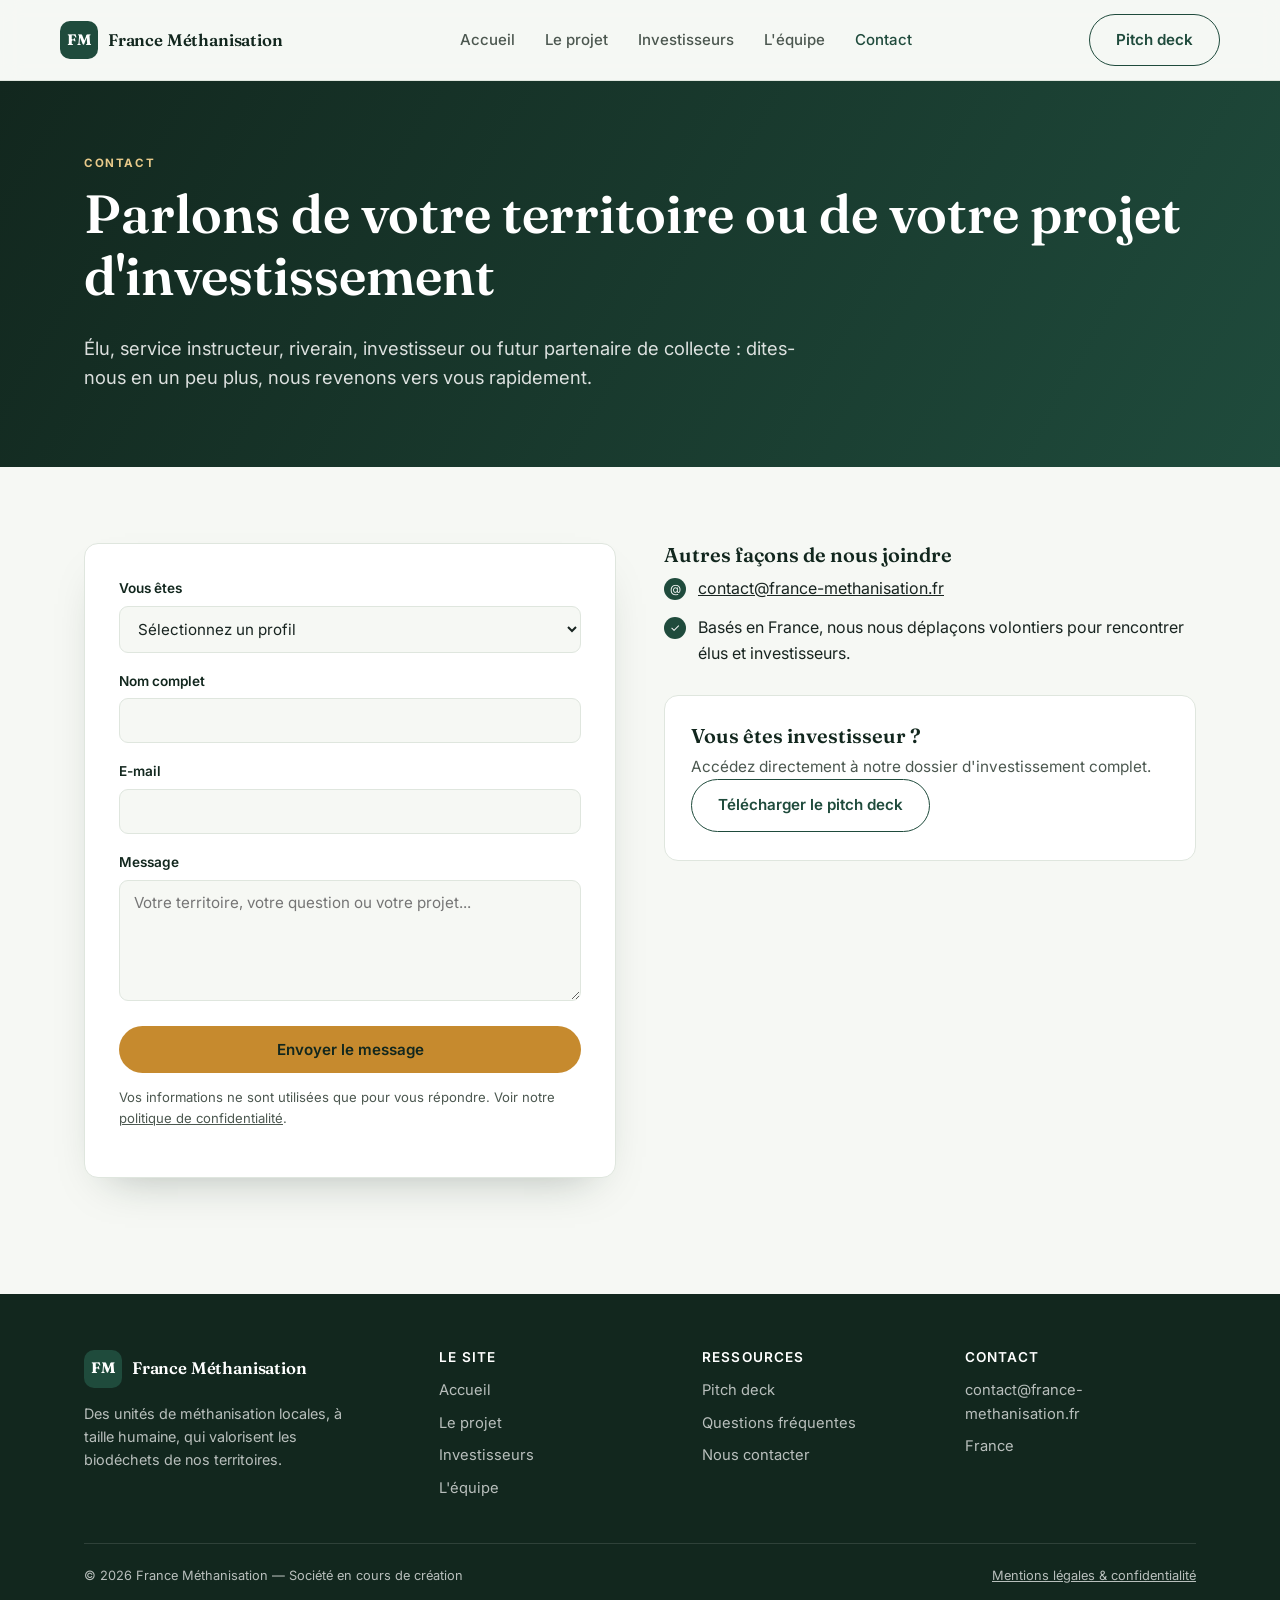
==== contact.html @ ccf33d74 "Site vitrine France Méthanisation : accueil, projet, investisseurs, équipe, contact Co-Authored-By: " ====
<!doctype html>
<html lang="fr">
<head>
<meta charset="UTF-8">
<meta name="viewport" content="width=device-width, initial-scale=1">
<title>Contact — France Méthanisation</title>
<meta name="description" content="Contactez France Méthanisation : élus, riverains, investisseurs ou partenaires, notre équipe vous répond.">
<link rel="preconnect" href="https://fonts.googleapis.com">
<link rel="preconnect" href="https://fonts.gstatic.com" crossorigin>
<link href="https://fonts.googleapis.com/css2?family=Fraunces:wght@500;600;700&family=Inter:wght@400;500;600;700&display=swap" rel="stylesheet">
<link rel="stylesheet" href="assets/css/style.css">
</head>
<body>

<header class="site-header">
  <div class="container nav">
    <a href="index.html" class="brand">
      <span class="brand-mark">FM</span>
      <span class="brand-name">France Méthanisation</span>
    </a>
    <nav>
      <ul class="nav-links">
        <li><a href="index.html">Accueil</a></li>
        <li><a href="le-projet.html">Le projet</a></li>
        <li><a href="investisseurs.html">Investisseurs</a></li>
        <li><a href="equipe.html">L'équipe</a></li>
        <li><a href="contact.html" class="active">Contact</a></li>
      </ul>
    </nav>
    <div class="nav-cta">
      <a href="investisseurs.html#pitch-deck" class="btn btn-ghost">Pitch deck</a>
      <button class="nav-toggle" aria-label="Ouvrir le menu">
        <span></span><span></span><span></span>
      </button>
    </div>
  </div>
</header>

<section class="page-hero">
  <div class="container">
    <span class="eyebrow" style="color:#e8c98a;">Contact</span>
    <h1>Parlons de votre territoire ou de votre projet d'investissement</h1>
    <p class="lede">Élu, service instructeur, riverain, investisseur ou futur partenaire de collecte : dites-nous en un peu plus, nous revenons vers vous rapidement.</p>
  </div>
</section>

<section>
  <div class="container">
    <div class="two-col" style="align-items:flex-start;">
      <div class="form-card">
        <form data-fm-form="contact">
          <div class="field">
            <label for="c-profil">Vous êtes</label>
            <select id="c-profil" name="profil" required>
              <option value="">Sélectionnez un profil</option>
              <option value="Elu / collectivité">Élu(e) ou collectivité</option>
              <option value="Service instructeur / Etat">Service instructeur / administration</option>
              <option value="Riverain">Riverain</option>
              <option value="Investisseur">Investisseur</option>
              <option value="Partenaire collecte">Partenaire de collecte de biodéchets</option>
              <option value="Autre">Autre</option>
            </select>
          </div>
          <div class="field">
            <label for="c-nom">Nom complet</label>
            <input type="text" id="c-nom" name="nom" required autocomplete="name">
          </div>
          <div class="field">
            <label for="c-email">E-mail</label>
            <input type="email" id="c-email" name="email" required autocomplete="email">
          </div>
          <div class="field">
            <label for="c-message">Message</label>
            <textarea id="c-message" name="message" rows="5" required placeholder="Votre territoire, votre question ou votre projet..."></textarea>
          </div>
          <button type="submit" class="btn btn-primary btn-block">Envoyer le message</button>
          <p class="form-note">Vos informations ne sont utilisées que pour vous répondre. Voir notre <a href="mentions-legales.html">politique de confidentialité</a>.</p>
        </form>
        <div class="form-success">
          <div class="check">
            <svg width="26" height="26" viewBox="0 0 24 24" fill="none" stroke="currentColor" stroke-width="2"><path d="M20 6 9 17l-5-5" stroke-linecap="round" stroke-linejoin="round"/></svg>
          </div>
          <h3>Message envoyé, merci !</h3>
          <p>Notre équipe vous répond dans les meilleurs délais.</p>
        </div>
      </div>

      <div>
        <h3>Autres façons de nous joindre</h3>
        <ul class="list-check">
          <li><span class="ico">@</span><span><a href="mailto:contact@france-methanisation.fr">contact@france-methanisation.fr</a></span></li>
          <li><span class="ico">✓</span><span>Basés en France, nous nous déplaçons volontiers pour rencontrer élus et investisseurs.</span></li>
        </ul>
        <div class="card" style="margin-top:28px;">
          <h3>Vous êtes investisseur ?</h3>
          <p>Accédez directement à notre dossier d'investissement complet.</p>
          <a href="investisseurs.html#pitch-deck" class="btn btn-ghost">Télécharger le pitch deck</a>
        </div>
      </div>
    </div>
  </div>
</section>

<footer class="site-footer" id="footer"></footer>
<script src="assets/js/main.js"></script>
<script src="assets/js/footer.js"></script>
</body>
</html>
---- assets/css/style.css ----
/* ==========================================================================
   France Méthanisation — feuille de style principale
   ========================================================================== */

:root {
  --forest: #1f4b3c;
  --forest-dark: #12271e;
  --forest-mid: #2f6a54;
  --paper: #f6f8f4;
  --paper-deep: #eef2ea;
  --ink: #182420;
  --ink-soft: #4c5850;
  --amber: #c68a2e;
  --amber-dark: #9c6c1f;
  --line: #dfe6de;
  --white: #ffffff;
  --shadow: 0 20px 45px -25px rgba(18, 39, 30, 0.35);
  --radius: 14px;
  --maxw: 1160px;
}

* {
  box-sizing: border-box;
}

html {
  scroll-behavior: smooth;
}

body {
  margin: 0;
  font-family: "Inter", -apple-system, BlinkMacSystemFont, "Segoe UI", sans-serif;
  color: var(--ink);
  background: var(--paper);
  line-height: 1.6;
  -webkit-font-smoothing: antialiased;
}

img {
  max-width: 100%;
  display: block;
}

a {
  color: inherit;
}

h1, h2, h3, h4 {
  font-family: "Fraunces", Georgia, serif;
  font-weight: 600;
  line-height: 1.15;
  margin: 0 0 0.5em;
  color: var(--forest-dark);
}

h1 { font-size: clamp(2.1rem, 4.2vw, 3.4rem); }
h2 { font-size: clamp(1.6rem, 2.8vw, 2.3rem); }
h3 { font-size: 1.25rem; }

p { margin: 0 0 1em; }

.container {
  max-width: var(--maxw);
  margin: 0 auto;
  padding: 0 24px;
}

.eyebrow {
  display: inline-block;
  text-transform: uppercase;
  letter-spacing: 0.14em;
  font-size: 0.72rem;
  font-weight: 700;
  color: var(--amber-dark);
  margin-bottom: 0.9em;
}

.lede {
  font-size: 1.15rem;
  color: var(--ink-soft);
  max-width: 62ch;
}

section {
  padding: 76px 0;
}

section.tight { padding: 48px 0; }

.section-head {
  max-width: 720px;
  margin: 0 0 44px;
}

.section-head.center {
  margin-left: auto;
  margin-right: auto;
  text-align: center;
}

/* ---------------- Buttons ---------------- */

.btn {
  display: inline-flex;
  align-items: center;
  gap: 8px;
  padding: 13px 26px;
  border-radius: 999px;
  font-weight: 600;
  font-size: 0.95rem;
  text-decoration: none;
  border: 1.5px solid transparent;
  cursor: pointer;
  transition: transform 0.15s ease, box-shadow 0.15s ease, background 0.15s ease, color 0.15s ease;
  font-family: inherit;
}

.btn-primary {
  background: var(--amber);
  color: var(--forest-dark);
}
.btn-primary:hover { background: var(--amber-dark); color: var(--white); transform: translateY(-1px); }

.btn-outline {
  background: transparent;
  border-color: rgba(255,255,255,0.55);
  color: var(--white);
}
.btn-outline:hover { background: rgba(255,255,255,0.12); }

.btn-ghost {
  background: transparent;
  border-color: var(--forest);
  color: var(--forest);
}
.btn-ghost:hover { background: var(--forest); color: var(--white); }

.btn-block { width: 100%; justify-content: center; }

/* ---------------- Header / nav ---------------- */

.site-header {
  position: sticky;
  top: 0;
  z-index: 100;
  background: rgba(246, 248, 244, 0.9);
  backdrop-filter: blur(10px);
  border-bottom: 1px solid var(--line);
}

.nav {
  display: flex;
  align-items: center;
  justify-content: space-between;
  padding: 14px 0;
}

.brand {
  display: flex;
  align-items: center;
  gap: 10px;
  text-decoration: none;
}

.brand-mark {
  width: 38px;
  height: 38px;
  border-radius: 10px;
  background: var(--forest);
  color: var(--white);
  display: flex;
  align-items: center;
  justify-content: center;
  font-family: "Fraunces", serif;
  font-weight: 700;
  font-size: 0.95rem;
  flex-shrink: 0;
}

.brand-name {
  font-family: "Fraunces", serif;
  font-weight: 600;
  font-size: 1.05rem;
  color: var(--forest-dark);
  letter-spacing: -0.01em;
}

.nav-links {
  display: flex;
  align-items: center;
  gap: 30px;
  list-style: none;
  margin: 0;
  padding: 0;
}

.nav-links a {
  text-decoration: none;
  font-size: 0.94rem;
  font-weight: 500;
  color: var(--ink-soft);
  transition: color 0.15s ease;
}
.nav-links a:hover, .nav-links a.active { color: var(--forest); }

.nav-cta { display: flex; align-items: center; gap: 14px; }

.nav-toggle {
  display: none;
  background: none;
  border: none;
  cursor: pointer;
  padding: 6px;
}
.nav-toggle span {
  display: block;
  width: 24px;
  height: 2px;
  background: var(--forest-dark);
  margin: 5px 0;
  transition: 0.2s;
}

@media (max-width: 860px) {
  .nav-links {
    position: fixed;
    top: 68px;
    left: 0;
    right: 0;
    background: var(--paper);
    flex-direction: column;
    align-items: flex-start;
    gap: 0;
    padding: 8px 24px 20px;
    border-bottom: 1px solid var(--line);
    transform: translateY(-8px);
    opacity: 0;
    pointer-events: none;
    transition: 0.18s ease;
  }
  .nav-links.open { transform: translateY(0); opacity: 1; pointer-events: auto; }
  .nav-links li { width: 100%; padding: 11px 0; border-bottom: 1px solid var(--line); }
  .nav-cta .btn-ghost { display: none; }
  .nav-toggle { display: block; }
}

/* ---------------- Hero ---------------- */

.hero {
  position: relative;
  background: linear-gradient(120deg, var(--forest-dark) 0%, var(--forest) 65%);
  color: var(--white);
  overflow: hidden;
}

.hero .container {
  display: grid;
  grid-template-columns: 1.05fr 0.95fr;
  gap: 48px;
  align-items: center;
  padding-top: 84px;
  padding-bottom: 84px;
}

.hero h1 { color: var(--white); }

.hero .lede { color: rgba(255,255,255,0.82); }

.hero-actions {
  display: flex;
  gap: 14px;
  flex-wrap: wrap;
  margin-top: 32px;
}

.hero-figure {
  border-radius: var(--radius);
  overflow: hidden;
  box-shadow: var(--shadow);
  position: relative;
}
.hero-figure img { width: 100%; height: 100%; object-fit: cover; aspect-ratio: 4/3; }

.hero-figure figcaption {
  position: absolute;
  bottom: 0; left: 0; right: 0;
  padding: 14px 18px;
  background: linear-gradient(0deg, rgba(18,39,30,0.85), transparent);
  color: var(--white);
  font-size: 0.82rem;
  margin: 0;
}

.hero-stats {
  display: flex;
  gap: 28px;
  margin-top: 40px;
  flex-wrap: wrap;
}
.hero-stats div { min-width: 110px; }
.hero-stats strong {
  display: block;
  font-family: "Fraunces", serif;
  font-size: 1.7rem;
  color: var(--amber);
}
.hero-stats span { font-size: 0.82rem; color: rgba(255,255,255,0.72); }

.page-hero {
  background: linear-gradient(120deg, var(--forest-dark), var(--forest));
  color: var(--white);
  padding: 68px 0 56px;
}
.page-hero h1 { color: var(--white); }
.page-hero .lede { color: rgba(255,255,255,0.85); }

/* ---------------- Cards / grids ---------------- */

.grid-3 { display: grid; grid-template-columns: repeat(3, 1fr); gap: 24px; }
.grid-2 { display: grid; grid-template-columns: repeat(2, 1fr); gap: 28px; }
.grid-4 { display: grid; grid-template-columns: repeat(4, 1fr); gap: 20px; }

@media (max-width: 900px) {
  .grid-3, .grid-4 { grid-template-columns: repeat(2, 1fr); }
  .grid-2 { grid-template-columns: 1fr; }
  .hero .container { grid-template-columns: 1fr; padding-top: 56px; padding-bottom: 56px; }
  .hero-figure { order: -1; }
}
@media (max-width: 620px) {
  .grid-3, .grid-4 { grid-template-columns: 1fr; }
}

.card {
  background: var(--white);
  border: 1px solid var(--line);
  border-radius: var(--radius);
  padding: 28px 26px;
}

.card-icon {
  width: 46px;
  height: 46px;
  border-radius: 12px;
  background: var(--paper-deep);
  color: var(--forest);
  display: flex;
  align-items: center;
  justify-content: center;
  margin-bottom: 16px;
}
.card-icon svg { width: 24px; height: 24px; }

.card h3 { margin-bottom: 0.4em; }
.card p { color: var(--ink-soft); font-size: 0.96rem; margin-bottom: 0; }

.card.reassure { border-top: 3px solid var(--amber); }

/* stat tiles */
.stat-tile {
  background: var(--white);
  border: 1px solid var(--line);
  border-radius: var(--radius);
  padding: 24px 20px;
  text-align: center;
}
.stat-tile strong {
  display: block;
  font-family: "Fraunces", serif;
  font-size: 2rem;
  color: var(--forest);
}
.stat-tile span { font-size: 0.85rem; color: var(--ink-soft); }

/* ---------------- Sections with backgrounds ---------------- */

.section-alt { background: var(--paper-deep); }
.section-dark {
  background: var(--forest-dark);
  color: rgba(255,255,255,0.92);
}
.section-dark h2, .section-dark h3 { color: var(--white); }
.section-dark .lede, .section-dark p { color: rgba(255,255,255,0.75); }

/* Les cartes claires (formulaires) restent lisibles même dans une section sombre */
.section-dark .form-card,
.section-dark .form-success { color: var(--ink); }
.section-dark .form-card h3,
.section-dark .form-success h3 { color: var(--forest-dark); }
.section-dark .form-card p,
.section-dark .form-success p { color: var(--ink-soft); }

/* ---------------- Comparison table ---------------- */

.compare {
  display: grid;
  grid-template-columns: 1fr 1fr;
  gap: 20px;
}
@media (max-width: 720px) { .compare { grid-template-columns: 1fr; } }

.compare-col {
  border-radius: var(--radius);
  padding: 28px;
  border: 1px solid var(--line);
  background: var(--white);
}
.compare-col.highlight {
  border-color: var(--forest);
  background: var(--paper-deep);
  position: relative;
}
.compare-col h4 {
  font-family: "Fraunces", serif;
  font-size: 1.1rem;
  margin-bottom: 18px;
  color: var(--forest-dark);
}
.compare-col ul { list-style: none; margin: 0; padding: 0; }
.compare-col li {
  display: flex;
  justify-content: space-between;
  gap: 12px;
  padding: 10px 0;
  border-bottom: 1px dashed var(--line);
  font-size: 0.94rem;
}
.compare-col li:last-child { border-bottom: none; }
.compare-col li span:first-child { color: var(--ink-soft); }
.compare-col li span:last-child { font-weight: 600; text-align: right; }

.tag {
  display: inline-block;
  font-size: 0.72rem;
  font-weight: 700;
  text-transform: uppercase;
  letter-spacing: 0.08em;
  padding: 4px 10px;
  border-radius: 999px;
  background: var(--amber);
  color: var(--forest-dark);
  margin-bottom: 14px;
}

/* ---------------- Process steps ---------------- */

.steps {
  display: grid;
  grid-template-columns: repeat(4, 1fr);
  gap: 20px;
  counter-reset: step;
}
@media (max-width: 900px) { .steps { grid-template-columns: repeat(2, 1fr); } }
@media (max-width: 560px) { .steps { grid-template-columns: 1fr; } }

.step {
  position: relative;
  padding: 26px 20px 20px;
  background: var(--white);
  border: 1px solid var(--line);
  border-radius: var(--radius);
}
.step-num {
  display: inline-flex;
  align-items: center;
  justify-content: center;
  width: 32px;
  height: 32px;
  border-radius: 999px;
  background: var(--forest);
  color: var(--white);
  font-family: "Fraunces", serif;
  font-weight: 600;
  font-size: 0.9rem;
  margin-bottom: 14px;
}
.step h4 { font-size: 1rem; margin-bottom: 6px; }
.step p { font-size: 0.9rem; color: var(--ink-soft); margin: 0; }

/* ---------------- Timeline ---------------- */

.timeline {
  display: grid;
  grid-template-columns: repeat(3, 1fr);
  gap: 24px;
}
@media (max-width: 820px) { .timeline { grid-template-columns: 1fr; } }

.timeline-item {
  border-left: 3px solid var(--amber);
  padding-left: 20px;
}
.timeline-year {
  font-family: "Fraunces", serif;
  font-size: 1.6rem;
  color: var(--forest);
  display: block;
  margin-bottom: 6px;
}
.timeline-item p { color: var(--ink-soft); font-size: 0.95rem; }
.timeline-ca {
  display: inline-block;
  margin-top: 8px;
  font-weight: 700;
  color: var(--forest-dark);
  background: var(--paper-deep);
  padding: 3px 10px;
  border-radius: 8px;
  font-size: 0.85rem;
}

/* ---------------- Team ---------------- */

.team-grid {
  display: grid;
  grid-template-columns: repeat(3, 1fr);
  gap: 28px;
}
@media (max-width: 820px) { .team-grid { grid-template-columns: 1fr; max-width: 420px; margin: 0 auto; } }

.team-card {
  background: var(--white);
  border: 1px solid var(--line);
  border-radius: var(--radius);
  overflow: hidden;
  text-align: center;
}
.team-photo {
  background: var(--paper-deep);
  padding-top: 24px;
}
.team-photo img { width: 148px; height: 148px; object-fit: cover; object-position: top center; margin: 0 auto; border-radius: 999px; background: var(--white); }
.team-body { padding: 20px 22px 26px; }
.team-body h3 { margin-bottom: 2px; }
.team-role { color: var(--amber-dark); font-weight: 600; font-size: 0.88rem; margin-bottom: 12px; }
.team-body ul { text-align: left; margin: 0; padding-left: 18px; color: var(--ink-soft); font-size: 0.88rem; }
.team-body li { margin-bottom: 4px; }

/* ---------------- FAQ ---------------- */

.faq-item {
  border-bottom: 1px solid var(--line);
  padding: 20px 0;
}
.faq-item summary {
  cursor: pointer;
  font-weight: 600;
  font-size: 1.02rem;
  color: var(--forest-dark);
  list-style: none;
  display: flex;
  justify-content: space-between;
  align-items: center;
  gap: 20px;
}
.faq-item summary::-webkit-details-marker { display: none; }
.faq-item summary::after {
  content: "+";
  font-size: 1.4rem;
  color: var(--amber-dark);
  flex-shrink: 0;
  transition: transform 0.15s ease;
}
.faq-item[open] summary::after { transform: rotate(45deg); }
.faq-item p { margin-top: 14px; color: var(--ink-soft); }

/* ---------------- Forms ---------------- */

.form-card {
  background: var(--white);
  border: 1px solid var(--line);
  border-radius: var(--radius);
  padding: 34px;
  box-shadow: var(--shadow);
}

.field {
  margin-bottom: 18px;
}
.field label {
  display: block;
  font-size: 0.85rem;
  font-weight: 600;
  margin-bottom: 6px;
  color: var(--forest-dark);
}
.field input, .field select, .field textarea {
  width: 100%;
  padding: 12px 14px;
  border: 1.5px solid var(--line);
  border-radius: 9px;
  font-family: inherit;
  font-size: 0.95rem;
  background: var(--paper);
  color: var(--ink);
}
.field input:focus, .field select:focus, .field textarea:focus {
  outline: none;
  border-color: var(--forest);
  background: var(--white);
}
.field-row { display: grid; grid-template-columns: 1fr 1fr; gap: 16px; }
@media (max-width: 560px) { .field-row { grid-template-columns: 1fr; } }

.field-hint { font-size: 0.78rem; color: var(--ink-soft); margin-top: 6px; }

.form-note {
  font-size: 0.82rem;
  color: var(--ink-soft);
  margin-top: 14px;
}

.form-success {
  display: none;
  text-align: center;
  padding: 20px 0;
}
.form-success.show { display: block; }
.form-success .check {
  width: 52px; height: 52px;
  border-radius: 999px;
  background: var(--paper-deep);
  color: var(--forest);
  display: flex; align-items: center; justify-content: center;
  margin: 0 auto 16px;
}

/* ---------------- Map embed ---------------- */

.map-embed {
  border-radius: var(--radius);
  overflow: hidden;
  border: 1px solid var(--line);
  box-shadow: var(--shadow);
}
.map-embed iframe { width: 100%; height: 340px; border: 0; display: block; }

/* ---------------- CTA banner ---------------- */

.cta-banner {
  background: var(--forest-dark);
  color: var(--white);
  border-radius: 20px;
  padding: 48px 40px;
  display: flex;
  align-items: center;
  justify-content: space-between;
  gap: 30px;
  flex-wrap: wrap;
}
.cta-banner h2 { color: var(--white); margin-bottom: 6px; }
.cta-banner p { color: rgba(255,255,255,0.75); margin: 0; max-width: 46ch; }

/* ---------------- Footer ---------------- */

.site-footer {
  background: var(--forest-dark);
  color: rgba(255,255,255,0.7);
  padding: 56px 0 26px;
  margin-top: 40px;
}
.footer-grid {
  display: grid;
  grid-template-columns: 1.4fr 1fr 1fr 1fr;
  gap: 32px;
  padding-bottom: 34px;
  border-bottom: 1px solid rgba(255,255,255,0.12);
}
@media (max-width: 780px) { .footer-grid { grid-template-columns: 1fr 1fr; } }
@media (max-width: 480px) { .footer-grid { grid-template-columns: 1fr; } }

.footer-grid h4 {
  color: var(--white);
  font-family: "Inter", sans-serif;
  font-size: 0.85rem;
  text-transform: uppercase;
  letter-spacing: 0.08em;
  margin-bottom: 14px;
}
.footer-grid ul { list-style: none; margin: 0; padding: 0; }
.footer-grid li { margin-bottom: 9px; font-size: 0.92rem; }
.footer-grid a { text-decoration: none; color: rgba(255,255,255,0.7); }
.footer-grid a:hover { color: var(--white); }
.footer-brand p { font-size: 0.9rem; max-width: 32ch; }

.footer-bottom {
  display: flex;
  justify-content: space-between;
  align-items: center;
  flex-wrap: wrap;
  gap: 10px;
  padding-top: 22px;
  font-size: 0.8rem;
}

/* ---------------- Misc ---------------- */

.badge-row { display: flex; flex-wrap: wrap; gap: 10px; margin-top: 18px; }
.badge {
  font-size: 0.78rem;
  font-weight: 600;
  padding: 6px 12px;
  border-radius: 999px;
  background: var(--paper-deep);
  color: var(--forest-dark);
  border: 1px solid var(--line);
}

.source-note {
  font-size: 0.78rem;
  color: var(--ink-soft);
  margin-top: 10px;
}

.two-col {
  display: grid;
  grid-template-columns: 1fr 1fr;
  gap: 48px;
  align-items: center;
}
@media (max-width: 860px) { .two-col { grid-template-columns: 1fr; } }

.figure-note {
  font-size: 0.82rem;
  color: var(--ink-soft);
  margin-top: 10px;
}

.list-check { list-style: none; margin: 0; padding: 0; }
.list-check li {
  display: flex;
  gap: 12px;
  margin-bottom: 14px;
  align-items: flex-start;
}
.list-check li .ico {
  width: 22px; height: 22px;
  flex-shrink: 0;
  border-radius: 999px;
  background: var(--forest);
  color: var(--white);
  display: flex; align-items: center; justify-content: center;
  font-size: 0.72rem;
  margin-top: 2px;
}

.pill-nav {
  display: flex;
  gap: 10px;
  flex-wrap: wrap;
  margin-bottom: 40px;
}
.pill-nav a {
  text-decoration: none;
  font-size: 0.85rem;
  font-weight: 600;
  padding: 8px 16px;
  border-radius: 999px;
  border: 1px solid var(--line);
  color: var(--forest-dark);
  background: var(--white);
}
.pill-nav a:hover { border-color: var(--forest); }
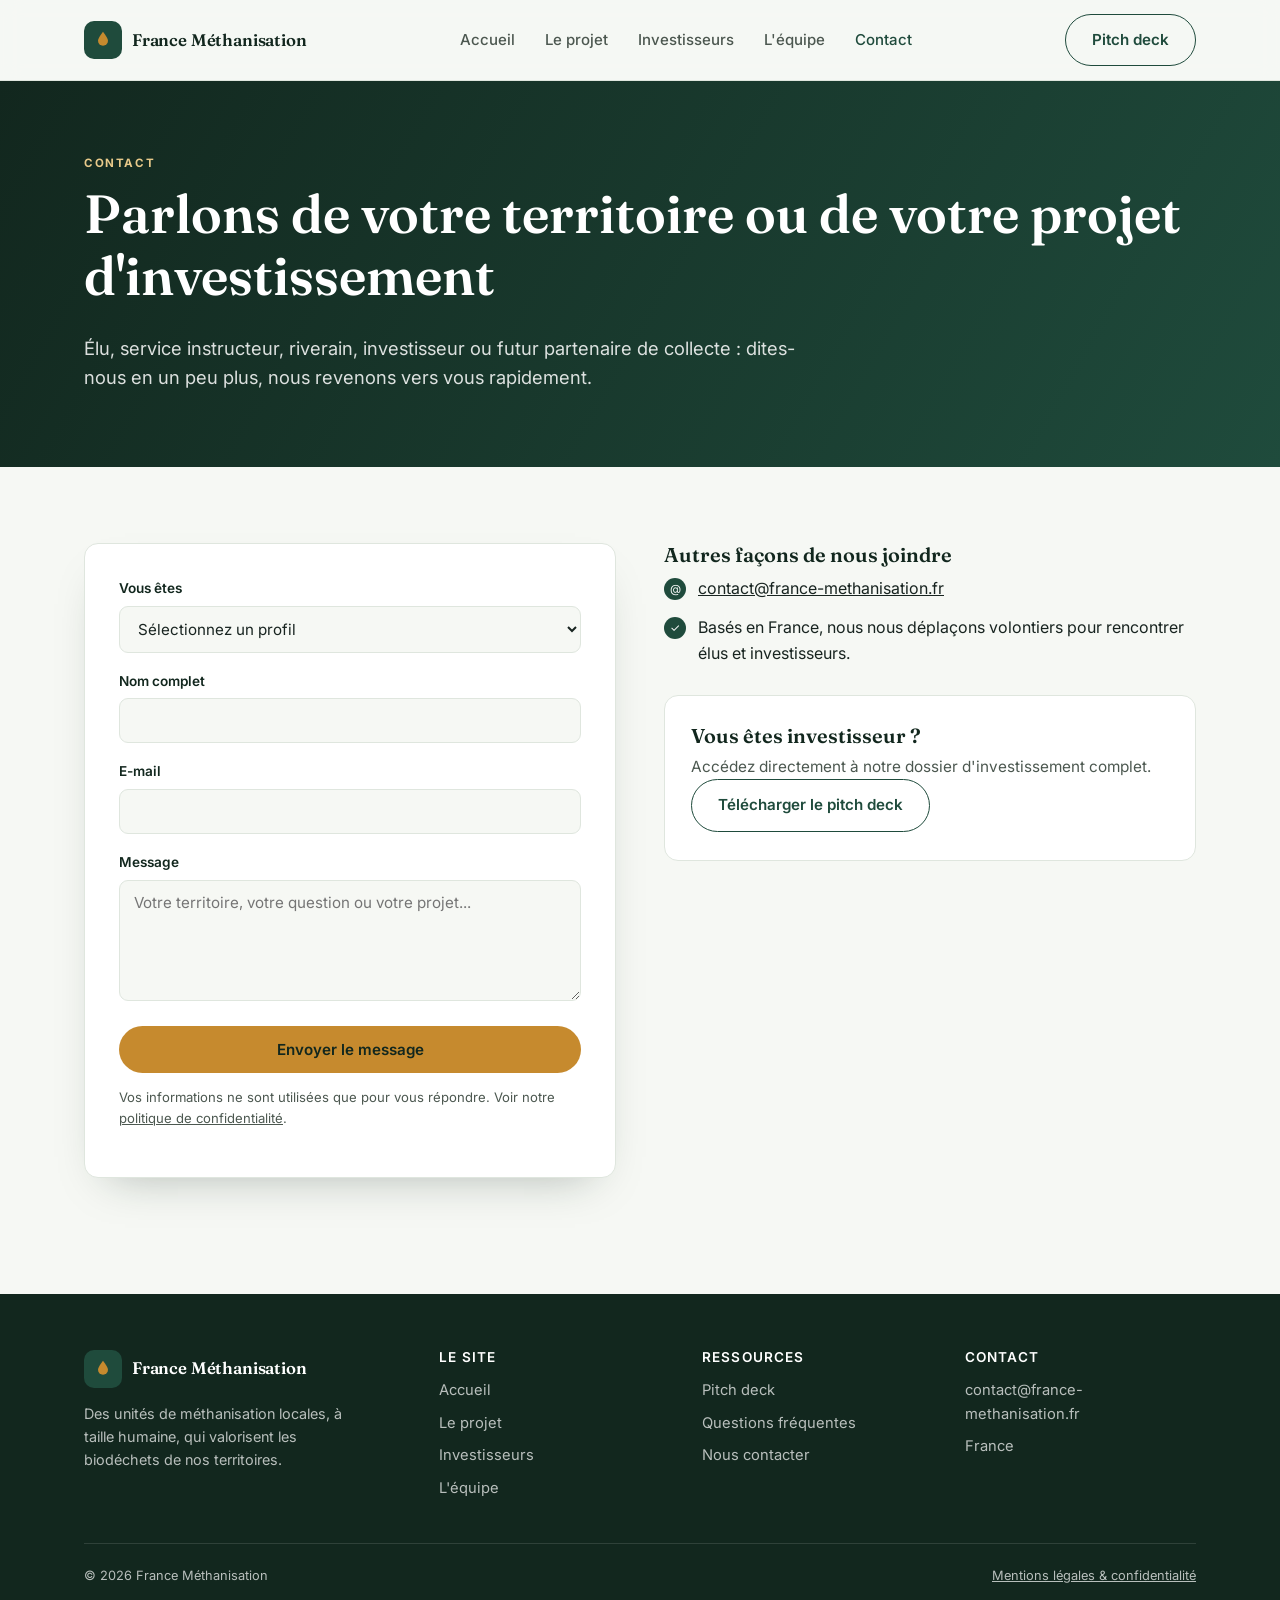
==== commit bf7afec4: "Retouches de contenu et d'identité visuelle - Nouveau logo : icône (goutte/flamme) à la place du mon" ====
--- a/contact.html
+++ b/contact.html
@@ -15,7 +15,7 @@
 <header class="site-header">
   <div class="container nav">
     <a href="index.html" class="brand">
-      <span class="brand-mark">FM</span>
+      <span class="brand-mark"><svg viewBox="0 0 24 24" width="20" height="20" aria-hidden="true"><path d="M12 2c-4 5.5-6 8.8-6 11a6 6 0 0 0 12 0c0-2.2-2-5.5-6-11z" fill="var(--amber)"/></svg></span>
       <span class="brand-name">France Méthanisation</span>
     </a>
     <nav>
--- a/assets/css/style.css
+++ b/assets/css/style.css
@@ -152,7 +152,28 @@
   display: flex;
   align-items: center;
   justify-content: space-between;
-  padding: 14px 0;
+  padding: 14px 24px;
+}
+
+.site-header--overlay {
+  position: relative;
+  z-index: 3;
+  background: linear-gradient(180deg, rgba(18,39,30,0.5) 0%, rgba(18,39,30,0) 100%);
+  border-bottom: none;
+  backdrop-filter: none;
+}
+.site-header--overlay .brand-name,
+.site-header--overlay .nav-links a { color: var(--white); }
+.site-header--overlay .nav-links a:hover,
+.site-header--overlay .nav-links a.active { color: var(--amber); }
+.site-header--overlay .btn-ghost { border-color: rgba(255,255,255,0.6); color: var(--white); }
+.site-header--overlay .btn-ghost:hover { background: rgba(255,255,255,0.15); }
+.site-header--overlay .nav-toggle span { background: var(--white); }
+@media (max-width: 860px) {
+  .site-header--overlay .nav-links { background: var(--forest-dark); }
+  .site-header--overlay .nav-links a { color: rgba(255,255,255,0.85); }
+  .site-header--overlay .nav-links { border-bottom-color: rgba(255,255,255,0.1); }
+  .site-header--overlay .nav-links li { border-bottom-color: rgba(255,255,255,0.1); }
 }
 
 .brand {
@@ -167,13 +188,9 @@
   height: 38px;
   border-radius: 10px;
   background: var(--forest);
-  color: var(--white);
   display: flex;
   align-items: center;
   justify-content: center;
-  font-family: "Fraunces", serif;
-  font-weight: 700;
-  font-size: 0.95rem;
   flex-shrink: 0;
 }
 
@@ -248,23 +265,56 @@
 
 .hero {
   position: relative;
-  background: linear-gradient(120deg, var(--forest-dark) 0%, var(--forest) 65%);
+  min-height: 100vh;
+  min-height: 100svh;
+  display: flex;
+  flex-direction: column;
   color: var(--white);
   overflow: hidden;
 }
 
-.hero .container {
-  display: grid;
-  grid-template-columns: 1.05fr 0.95fr;
-  gap: 48px;
-  align-items: center;
-  padding-top: 84px;
-  padding-bottom: 84px;
-}
+.hero-media {
+  position: absolute;
+  inset: 0;
+  z-index: 0;
+  overflow: hidden;
+}
+.hero-media::after {
+  content: "";
+  position: absolute;
+  inset: 0;
+  /* Dégradé progressif : image nette en haut, texte lisible en bas */
+  background: linear-gradient(180deg,
+    rgba(18,39,30,0.06) 0%,
+    rgba(18,39,30,0.3) 32%,
+    rgba(18,39,30,0.78) 62%,
+    rgba(18,39,30,0.96) 100%);
+}
+.hero-media img {
+  position: absolute;
+  top: -90px;
+  left: 0;
+  width: 100%;
+  height: calc(100% + 180px);
+  object-fit: cover;
+  will-change: transform;
+}
+
+.hero-inner {
+  position: relative;
+  z-index: 1;
+  flex: 1 1 auto;
+  display: flex;
+  align-items: flex-end;
+  padding-bottom: 72px;
+  width: 100%;
+}
+
+.hero-content { max-width: 620px; }
 
 .hero h1 { color: var(--white); }
 
-.hero .lede { color: rgba(255,255,255,0.82); }
+.hero .lede { color: rgba(255,255,255,0.88); }
 
 .hero-actions {
   display: flex;
@@ -273,28 +323,10 @@
   margin-top: 32px;
 }
 
-.hero-figure {
-  border-radius: var(--radius);
-  overflow: hidden;
-  box-shadow: var(--shadow);
-  position: relative;
-}
-.hero-figure img { width: 100%; height: 100%; object-fit: cover; aspect-ratio: 4/3; }
-
-.hero-figure figcaption {
-  position: absolute;
-  bottom: 0; left: 0; right: 0;
-  padding: 14px 18px;
-  background: linear-gradient(0deg, rgba(18,39,30,0.85), transparent);
-  color: var(--white);
-  font-size: 0.82rem;
-  margin: 0;
-}
-
 .hero-stats {
   display: flex;
   gap: 28px;
-  margin-top: 40px;
+  margin-top: 44px;
   flex-wrap: wrap;
 }
 .hero-stats div { min-width: 110px; }
@@ -304,7 +336,7 @@
   font-size: 1.7rem;
   color: var(--amber);
 }
-.hero-stats span { font-size: 0.82rem; color: rgba(255,255,255,0.72); }
+.hero-stats span { font-size: 0.82rem; color: rgba(255,255,255,0.8); }
 
 .page-hero {
   background: linear-gradient(120deg, var(--forest-dark), var(--forest));
@@ -323,8 +355,8 @@
 @media (max-width: 900px) {
   .grid-3, .grid-4 { grid-template-columns: repeat(2, 1fr); }
   .grid-2 { grid-template-columns: 1fr; }
-  .hero .container { grid-template-columns: 1fr; padding-top: 56px; padding-bottom: 56px; }
-  .hero-figure { order: -1; }
+  .hero-inner { padding-bottom: 48px; }
+  .hero-stats { gap: 22px 28px; }
 }
 @media (max-width: 620px) {
   .grid-3, .grid-4 { grid-template-columns: 1fr; }
@@ -641,12 +673,15 @@
   color: var(--white);
   border-radius: 20px;
   padding: 48px 40px;
+  margin: 0 auto;
+  max-width: calc(var(--maxw) - 80px);
   display: flex;
   align-items: center;
   justify-content: space-between;
   gap: 30px;
   flex-wrap: wrap;
 }
+@media (max-width: 620px) { .cta-banner { max-width: none; } }
 .cta-banner h2 { color: var(--white); margin-bottom: 6px; }
 .cta-banner p { color: rgba(255,255,255,0.75); margin: 0; max-width: 46ch; }
 
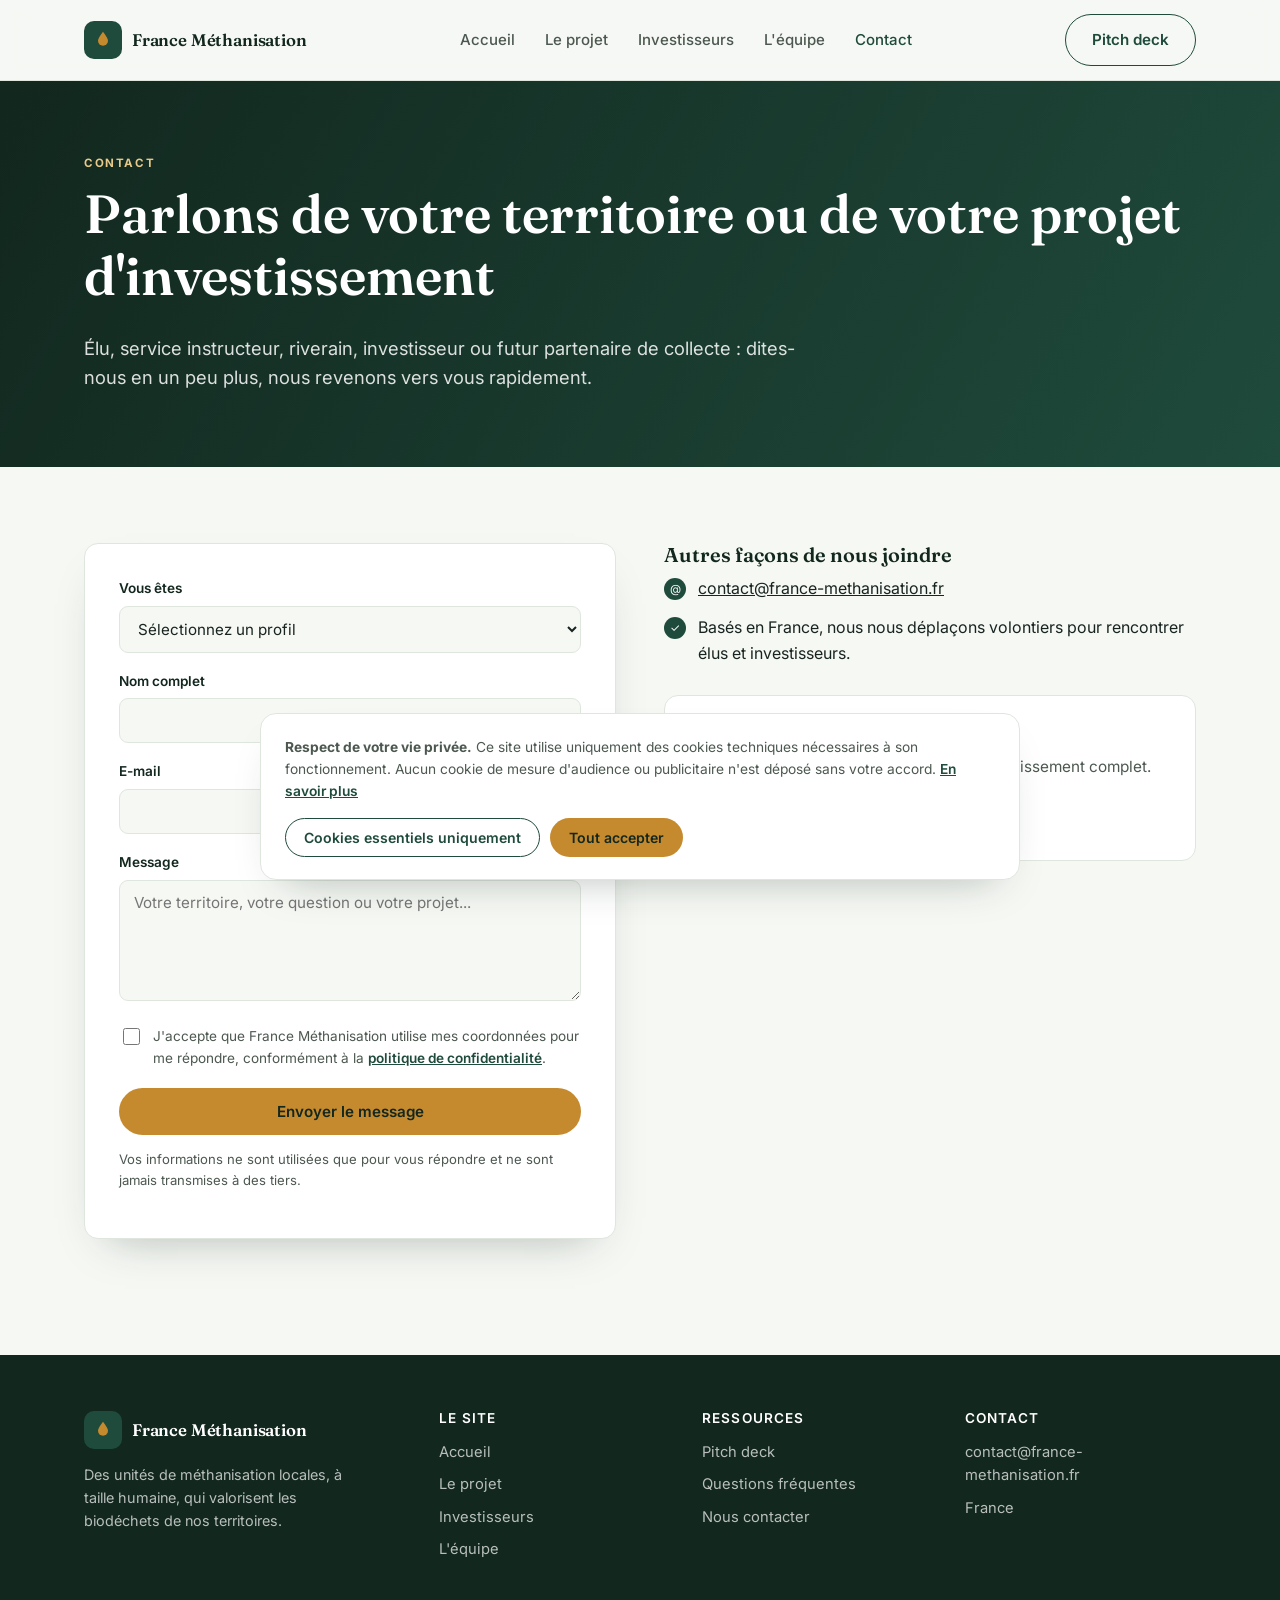
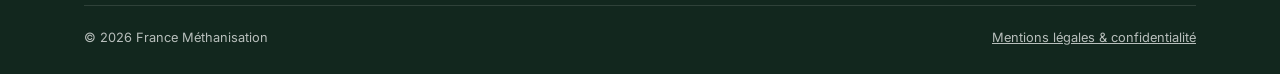
==== commit 16a72e6d: "Hero repensé, équipe étoffée, photos terrain, conformité RGPD - Hero : plus court (85vh), texte dans" ====
--- a/contact.html
+++ b/contact.html
@@ -73,8 +73,14 @@
             <label for="c-message">Message</label>
             <textarea id="c-message" name="message" rows="5" required placeholder="Votre territoire, votre question ou votre projet..."></textarea>
           </div>
+          <div class="field field-checkbox">
+            <label>
+              <input type="checkbox" name="consentement" required>
+              <span>J'accepte que France Méthanisation utilise mes coordonnées pour me répondre, conformément à la <a href="mentions-legales.html#donnees-personnelles">politique de confidentialité</a>.</span>
+            </label>
+          </div>
           <button type="submit" class="btn btn-primary btn-block">Envoyer le message</button>
-          <p class="form-note">Vos informations ne sont utilisées que pour vous répondre. Voir notre <a href="mentions-legales.html">politique de confidentialité</a>.</p>
+          <p class="form-note">Vos informations ne sont utilisées que pour vous répondre et ne sont jamais transmises à des tiers.</p>
         </form>
         <div class="form-success">
           <div class="check">
@@ -104,5 +110,6 @@
 <footer class="site-footer" id="footer"></footer>
 <script src="assets/js/main.js"></script>
 <script src="assets/js/footer.js"></script>
+<script src="assets/js/cookies.js"></script>
 </body>
 </html>
--- a/assets/css/style.css
+++ b/assets/css/style.css
@@ -156,11 +156,20 @@
 }
 
 .site-header--overlay {
-  position: relative;
-  z-index: 3;
+  position: fixed;
+  top: 0;
+  left: 0;
+  right: 0;
+  z-index: 50;
   background: linear-gradient(180deg, rgba(18,39,30,0.5) 0%, rgba(18,39,30,0) 100%);
   border-bottom: none;
   backdrop-filter: none;
+  transition: background 0.25s ease, backdrop-filter 0.25s ease, box-shadow 0.25s ease;
+}
+.site-header--overlay.is-scrolled {
+  background: rgba(15,31,24,0.92);
+  backdrop-filter: blur(10px);
+  box-shadow: 0 12px 30px -18px rgba(0,0,0,0.6);
 }
 .site-header--overlay .brand-name,
 .site-header--overlay .nav-links a { color: var(--white); }
@@ -265,11 +274,11 @@
 
 .hero {
   position: relative;
-  min-height: 100vh;
-  min-height: 100svh;
+  min-height: 85vh;
+  min-height: 85svh;
   display: flex;
   flex-direction: column;
-  color: var(--white);
+  color: var(--ink);
   overflow: hidden;
 }
 
@@ -283,19 +292,19 @@
   content: "";
   position: absolute;
   inset: 0;
-  /* Dégradé progressif : image nette en haut, texte lisible en bas */
+  /* Voile léger : la photo reste bien visible, juste assez pour la nav en haut */
   background: linear-gradient(180deg,
-    rgba(18,39,30,0.06) 0%,
-    rgba(18,39,30,0.3) 32%,
-    rgba(18,39,30,0.78) 62%,
-    rgba(18,39,30,0.96) 100%);
+    rgba(18,39,30,0.32) 0%,
+    rgba(18,39,30,0.05) 18%,
+    rgba(18,39,30,0) 55%,
+    rgba(18,39,30,0.12) 100%);
 }
 .hero-media img {
   position: absolute;
-  top: -90px;
+  top: -160px;
   left: 0;
   width: 100%;
-  height: calc(100% + 180px);
+  height: calc(100% + 320px);
   object-fit: cover;
   will-change: transform;
 }
@@ -306,37 +315,51 @@
   flex: 1 1 auto;
   display: flex;
   align-items: flex-end;
-  padding-bottom: 72px;
+  padding-bottom: 56px;
   width: 100%;
 }
 
-.hero-content { max-width: 620px; }
-
-.hero h1 { color: var(--white); }
-
-.hero .lede { color: rgba(255,255,255,0.88); }
+.hero-content {
+  max-width: 640px;
+  background: var(--white);
+  border-radius: 20px;
+  padding: 40px 44px;
+  box-shadow: 0 30px 60px -25px rgba(0,0,0,0.45);
+}
+
+.hero h1 { color: var(--forest-dark); }
+
+.hero .lede { color: var(--ink-soft); }
 
 .hero-actions {
   display: flex;
   gap: 14px;
   flex-wrap: wrap;
+  margin-top: 28px;
+}
+
+.hero .btn-outline {
+  border-color: var(--forest);
+  color: var(--forest-dark);
+}
+.hero .btn-outline:hover { background: var(--paper-deep); }
+
+.hero-stats {
+  display: flex;
+  gap: 28px;
   margin-top: 32px;
-}
-
-.hero-stats {
-  display: flex;
-  gap: 28px;
-  margin-top: 44px;
+  padding-top: 28px;
+  border-top: 1px solid var(--line);
   flex-wrap: wrap;
 }
 .hero-stats div { min-width: 110px; }
 .hero-stats strong {
   display: block;
   font-family: "Fraunces", serif;
-  font-size: 1.7rem;
-  color: var(--amber);
-}
-.hero-stats span { font-size: 0.82rem; color: rgba(255,255,255,0.8); }
+  font-size: 1.6rem;
+  color: var(--forest);
+}
+.hero-stats span { font-size: 0.8rem; color: var(--ink-soft); }
 
 .page-hero {
   background: linear-gradient(120deg, var(--forest-dark), var(--forest));
@@ -355,8 +378,9 @@
 @media (max-width: 900px) {
   .grid-3, .grid-4 { grid-template-columns: repeat(2, 1fr); }
   .grid-2 { grid-template-columns: 1fr; }
-  .hero-inner { padding-bottom: 48px; }
-  .hero-stats { gap: 22px 28px; }
+  .hero-inner { padding-bottom: 32px; }
+  .hero-content { padding: 28px 26px; }
+  .hero-stats { gap: 18px 24px; }
 }
 @media (max-width: 620px) {
   .grid-3, .grid-4 { grid-template-columns: 1fr; }
@@ -635,6 +659,24 @@
 
 .field-hint { font-size: 0.78rem; color: var(--ink-soft); margin-top: 6px; }
 
+.field-checkbox label {
+  display: flex;
+  align-items: flex-start;
+  gap: 10px;
+  font-size: 0.85rem;
+  font-weight: 400;
+  color: var(--ink-soft);
+  cursor: pointer;
+}
+.field-checkbox input[type="checkbox"] {
+  width: 17px;
+  height: 17px;
+  margin-top: 2px;
+  flex-shrink: 0;
+  accent-color: var(--forest);
+}
+.field-checkbox a { color: var(--forest); font-weight: 600; }
+
 .form-note {
   font-size: 0.82rem;
   color: var(--ink-soft);
@@ -795,3 +837,47 @@
   background: var(--white);
 }
 .pill-nav a:hover { border-color: var(--forest); }
+
+/* ---------------- Bannière cookies ---------------- */
+
+.cookie-banner {
+  position: fixed;
+  left: 20px;
+  right: 20px;
+  bottom: 20px;
+  z-index: 200;
+  max-width: 760px;
+  margin: 0 auto;
+  background: var(--white);
+  border: 1px solid var(--line);
+  border-radius: 16px;
+  box-shadow: var(--shadow);
+  padding: 22px 24px;
+  display: flex;
+  flex-wrap: wrap;
+  align-items: center;
+  gap: 16px 24px;
+  opacity: 0;
+  transform: translateY(12px);
+  transition: opacity 0.25s ease, transform 0.25s ease;
+}
+.cookie-banner.is-visible { opacity: 1; transform: translateY(0); }
+.cookie-banner.is-hidden { opacity: 0; transform: translateY(12px); }
+.cookie-banner-text {
+  flex: 1 1 320px;
+  font-size: 0.86rem;
+  color: var(--ink-soft);
+  margin: 0;
+}
+.cookie-banner-text a { color: var(--forest); font-weight: 600; }
+.cookie-banner-actions {
+  display: flex;
+  gap: 10px;
+  flex-wrap: wrap;
+}
+.cookie-banner .btn { padding: 10px 18px; font-size: 0.88rem; white-space: nowrap; }
+@media (max-width: 560px) {
+  .cookie-banner { left: 12px; right: 12px; bottom: 12px; padding: 18px; }
+  .cookie-banner-actions { width: 100%; }
+  .cookie-banner-actions .btn { flex: 1 1 auto; }
+}
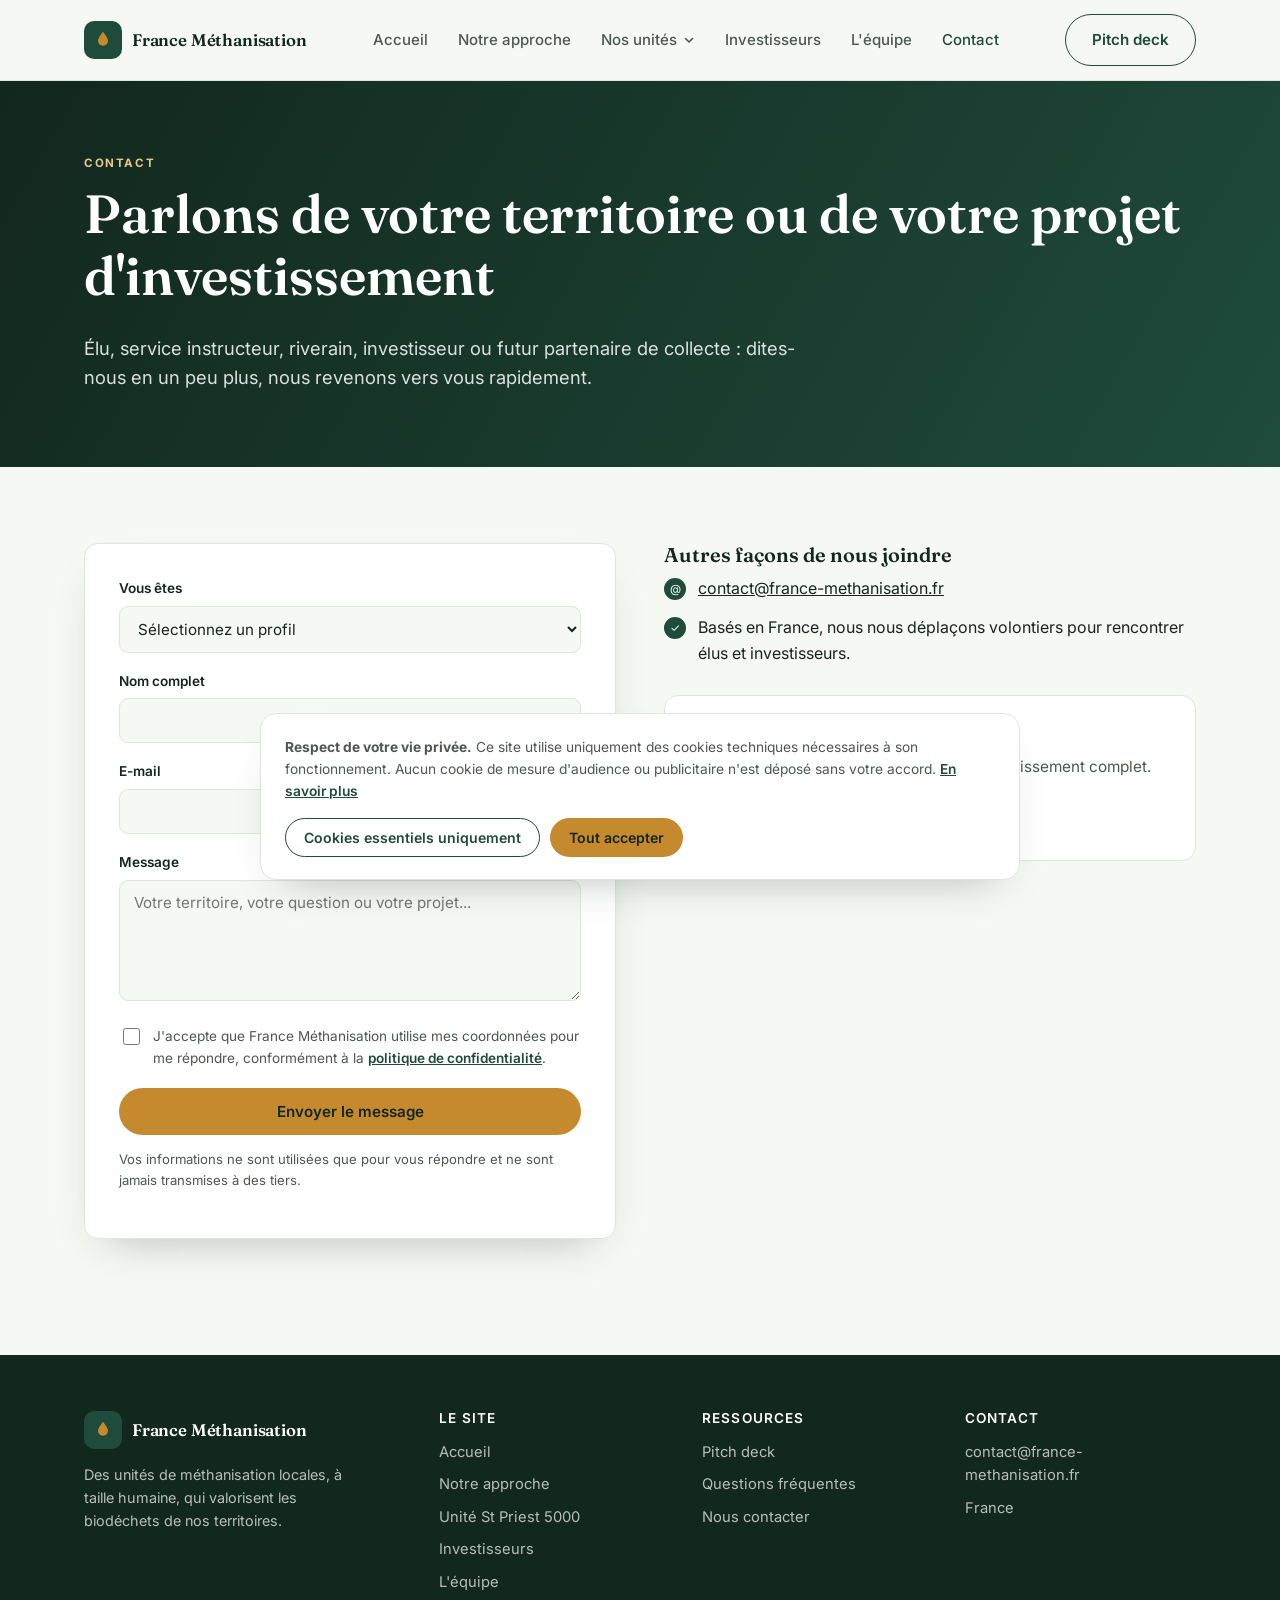
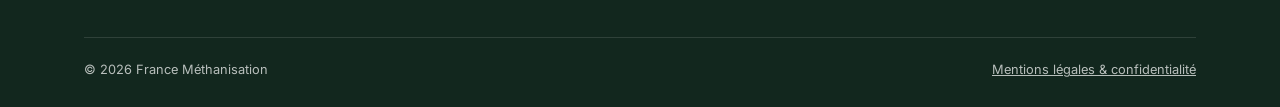
==== commit d33b41aa: "Navigation par unités, page "Notre approche", URLs sans .html, favicon - "Le projet" devient "Notre " ====
--- a/contact.html
+++ b/contact.html
@@ -5,30 +5,51 @@
 <meta name="viewport" content="width=device-width, initial-scale=1">
 <title>Contact — France Méthanisation</title>
 <meta name="description" content="Contactez France Méthanisation : élus, riverains, investisseurs ou partenaires, notre équipe vous répond.">
+<link rel="icon" href="/assets/img/favicon.svg" type="image/svg+xml">
+<link rel="icon" href="/assets/img/favicon-32.png" sizes="32x32" type="image/png">
+<link rel="shortcut icon" href="/favicon.ico">
 <link rel="preconnect" href="https://fonts.googleapis.com">
 <link rel="preconnect" href="https://fonts.gstatic.com" crossorigin>
 <link href="https://fonts.googleapis.com/css2?family=Fraunces:wght@500;600;700&family=Inter:wght@400;500;600;700&display=swap" rel="stylesheet">
-<link rel="stylesheet" href="assets/css/style.css">
+<link rel="stylesheet" href="/assets/css/style.css">
 </head>
 <body>
 
 <header class="site-header">
   <div class="container nav">
-    <a href="index.html" class="brand">
+    <a href="/" class="brand">
       <span class="brand-mark"><svg viewBox="0 0 24 24" width="20" height="20" aria-hidden="true"><path d="M12 2c-4 5.5-6 8.8-6 11a6 6 0 0 0 12 0c0-2.2-2-5.5-6-11z" fill="var(--amber)"/></svg></span>
       <span class="brand-name">France Méthanisation</span>
     </a>
     <nav>
       <ul class="nav-links">
-        <li><a href="index.html">Accueil</a></li>
-        <li><a href="le-projet.html">Le projet</a></li>
-        <li><a href="investisseurs.html">Investisseurs</a></li>
-        <li><a href="equipe.html">L'équipe</a></li>
-        <li><a href="contact.html" class="active">Contact</a></li>
+        <li><a href="/">Accueil</a></li>
+        <li><a href="/notre-approche">Notre approche</a></li>
+        <li class="has-dropdown">
+          <button type="button" class="nav-dropdown-toggle" aria-expanded="false" aria-haspopup="true">Nos unités<svg viewBox="0 0 12 12" aria-hidden="true"><path d="M2.5 4.5 6 8l3.5-3.5" fill="none" stroke="currentColor" stroke-width="1.6" stroke-linecap="round" stroke-linejoin="round"/></svg></button>
+          <div class="dropdown">
+            <div class="dropdown-panel">
+              <div class="dropdown-list">
+                <span class="dropdown-eyebrow">Nos unités</span>
+                <a class="dropdown-item" href="/unites/saint-priest-5000">
+                  <strong>Unité St Priest 5000</strong>
+                  <span>Saint-Priest (69) · 5 000 t/an · à l'étude</span>
+                </a>
+                <p class="dropdown-note">D'autres unités viendront compléter le réseau.</p>
+              </div>
+              <a class="dropdown-media" href="/unites/saint-priest-5000" tabindex="-1" aria-hidden="true">
+                <img src="/assets/img/unite-rendu-3d-small.jpg" alt="" loading="lazy" width="800" height="511">
+              </a>
+            </div>
+          </div>
+        </li>
+        <li><a href="/investisseurs">Investisseurs</a></li>
+        <li><a href="/equipe">L'équipe</a></li>
+        <li><a href="/contact" class="active">Contact</a></li>
       </ul>
     </nav>
     <div class="nav-cta">
-      <a href="investisseurs.html#pitch-deck" class="btn btn-ghost">Pitch deck</a>
+      <a href="/investisseurs#pitch-deck" class="btn btn-ghost">Pitch deck</a>
       <button class="nav-toggle" aria-label="Ouvrir le menu">
         <span></span><span></span><span></span>
       </button>
@@ -76,7 +97,7 @@
           <div class="field field-checkbox">
             <label>
               <input type="checkbox" name="consentement" required>
-              <span>J'accepte que France Méthanisation utilise mes coordonnées pour me répondre, conformément à la <a href="mentions-legales.html#donnees-personnelles">politique de confidentialité</a>.</span>
+              <span>J'accepte que France Méthanisation utilise mes coordonnées pour me répondre, conformément à la <a href="/mentions-legales#donnees-personnelles">politique de confidentialité</a>.</span>
             </label>
           </div>
           <button type="submit" class="btn btn-primary btn-block">Envoyer le message</button>
@@ -100,7 +121,7 @@
         <div class="card" style="margin-top:28px;">
           <h3>Vous êtes investisseur ?</h3>
           <p>Accédez directement à notre dossier d'investissement complet.</p>
-          <a href="investisseurs.html#pitch-deck" class="btn btn-ghost">Télécharger le pitch deck</a>
+          <a href="/investisseurs#pitch-deck" class="btn btn-ghost">Télécharger le pitch deck</a>
         </div>
       </div>
     </div>
@@ -108,8 +129,8 @@
 </section>
 
 <footer class="site-footer" id="footer"></footer>
-<script src="assets/js/main.js"></script>
-<script src="assets/js/footer.js"></script>
-<script src="assets/js/cookies.js"></script>
+<script src="/assets/js/main.js"></script>
+<script src="/assets/js/footer.js"></script>
+<script src="/assets/js/cookies.js"></script>
 </body>
 </html>
--- a/assets/css/style.css
+++ b/assets/css/style.css
@@ -273,18 +273,21 @@
 /* ---------------- Hero ---------------- */
 
 .hero {
+  --hero-split: 80%;
   position: relative;
-  min-height: 85vh;
-  min-height: 85svh;
-  display: flex;
-  flex-direction: column;
+  height: 100vh;
+  height: 100svh;
   color: var(--ink);
   overflow: hidden;
+  background: var(--paper);
 }
 
 .hero-media {
   position: absolute;
-  inset: 0;
+  top: 0;
+  left: 0;
+  right: 0;
+  height: var(--hero-split);
   z-index: 0;
   overflow: hidden;
 }
@@ -296,8 +299,8 @@
   background: linear-gradient(180deg,
     rgba(18,39,30,0.32) 0%,
     rgba(18,39,30,0.05) 18%,
-    rgba(18,39,30,0) 55%,
-    rgba(18,39,30,0.12) 100%);
+    rgba(18,39,30,0) 70%,
+    rgba(18,39,30,0.25) 100%);
 }
 .hero-media img {
   position: absolute;
@@ -310,32 +313,44 @@
 }
 
 .hero-inner {
-  position: relative;
-  z-index: 1;
-  flex: 1 1 auto;
-  display: flex;
-  align-items: flex-end;
-  padding-bottom: 56px;
+  position: absolute;
+  bottom: 10%;
+  left: 50%;
+  transform: translateX(-50%);
+  z-index: 2;
   width: 100%;
+  max-width: 980px;
 }
 
 .hero-content {
-  max-width: 640px;
-  background: var(--white);
-  border-radius: 20px;
-  padding: 40px 44px;
-  box-shadow: 0 30px 60px -25px rgba(0,0,0,0.45);
-}
-
-.hero h1 { color: var(--forest-dark); }
-
-.hero .lede { color: var(--ink-soft); }
+  background: var(--white);
+  border-radius: 22px;
+  padding: clamp(18px, 4vh, 34px) clamp(20px, 5vw, 52px);
+  box-shadow: 0 30px 60px -25px rgba(0,0,0,0.5);
+  text-align: center;
+}
+
+.hero h1 {
+  color: var(--forest-dark);
+  font-size: clamp(1.5rem, 2.2vw + 1vh, 2.5rem);
+  margin-bottom: 0.4em;
+}
+
+.hero .lede {
+  color: var(--ink-soft);
+  margin: 0 auto;
+  max-width: 62ch;
+  font-size: clamp(0.9rem, 1vh + 0.6vw, 1.15rem);
+}
+
+.hero .eyebrow { display: block; margin-bottom: 0.6em; }
 
 .hero-actions {
   display: flex;
   gap: 14px;
   flex-wrap: wrap;
-  margin-top: 28px;
+  justify-content: center;
+  margin-top: clamp(12px, 2.2vh, 22px);
 }
 
 .hero .btn-outline {
@@ -346,20 +361,26 @@
 
 .hero-stats {
   display: flex;
-  gap: 28px;
-  margin-top: 32px;
-  padding-top: 28px;
+  gap: 16px;
+  margin-top: clamp(12px, 2.4vh, 24px);
+  padding-top: clamp(10px, 2.2vh, 22px);
   border-top: 1px solid var(--line);
-  flex-wrap: wrap;
-}
-.hero-stats div { min-width: 110px; }
+  flex-wrap: nowrap;
+  justify-content: center;
+}
+.hero-stats div { flex: 1 1 0; min-width: 0; }
 .hero-stats strong {
   display: block;
   font-family: "Fraunces", serif;
-  font-size: 1.6rem;
+  font-size: clamp(1.05rem, 2vw, 1.5rem);
   color: var(--forest);
-}
-.hero-stats span { font-size: 0.8rem; color: var(--ink-soft); }
+  white-space: nowrap;
+}
+.hero-stats span {
+  font-size: 0.76rem;
+  color: var(--ink-soft);
+  display: block;
+}
 
 .page-hero {
   background: linear-gradient(120deg, var(--forest-dark), var(--forest));
@@ -378,12 +399,15 @@
 @media (max-width: 900px) {
   .grid-3, .grid-4 { grid-template-columns: repeat(2, 1fr); }
   .grid-2 { grid-template-columns: 1fr; }
-  .hero-inner { padding-bottom: 32px; }
-  .hero-content { padding: 28px 26px; }
-  .hero-stats { gap: 18px 24px; }
+  .hero-content { padding: 24px 22px; }
+  .hero-stats { gap: 10px; }
 }
 @media (max-width: 620px) {
   .grid-3, .grid-4 { grid-template-columns: 1fr; }
+  .hero { --hero-split: 58%; }
+  .hero h1 { font-size: 1.5rem; }
+  .hero .lede { font-size: 0.85rem; }
+  .hero-stats strong { font-size: 1rem; }
 }
 
 .card {
@@ -436,6 +460,12 @@
 }
 .section-dark h2, .section-dark h3 { color: var(--white); }
 .section-dark .lede, .section-dark p { color: rgba(255,255,255,0.75); }
+
+.section-dark--photo {
+  background-image: linear-gradient(rgba(15,31,24,0.86), rgba(15,31,24,0.9)), url('../img/unite-rendu-3d.png');
+  background-size: cover;
+  background-position: center;
+}
 
 /* Les cartes claires (formulaires) restent lisibles même dans une section sombre */
 .section-dark .form-card,
@@ -881,3 +911,181 @@
   .cookie-banner-actions { width: 100%; }
   .cookie-banner-actions .btn { flex: 1 1 auto; }
 }
+
+/* ---------------- Menu déroulant « Nos unités » ---------------- */
+
+.nav { position: relative; }
+.has-dropdown { position: static; }
+
+.nav-dropdown-toggle {
+  display: inline-flex;
+  align-items: center;
+  gap: 6px;
+  background: none;
+  border: 0;
+  padding: 0;
+  font: inherit;
+  font-size: 0.94rem;
+  font-weight: 500;
+  color: var(--ink-soft);
+  cursor: pointer;
+  transition: color 0.15s ease;
+}
+.nav-dropdown-toggle svg { width: 12px; height: 12px; transition: transform 0.2s ease; }
+.has-dropdown.active > .nav-dropdown-toggle,
+.has-dropdown:hover > .nav-dropdown-toggle,
+.has-dropdown.open > .nav-dropdown-toggle { color: var(--forest); }
+.has-dropdown.open > .nav-dropdown-toggle svg,
+.has-dropdown:hover > .nav-dropdown-toggle svg { transform: rotate(180deg); }
+
+.site-header--overlay .nav-dropdown-toggle { color: var(--white); }
+.site-header--overlay .has-dropdown.active > .nav-dropdown-toggle,
+.site-header--overlay .has-dropdown:hover > .nav-dropdown-toggle,
+.site-header--overlay .has-dropdown.open > .nav-dropdown-toggle { color: var(--amber); }
+
+.dropdown-panel {
+  display: grid;
+  grid-template-columns: 1fr 1fr;
+  background: var(--white);
+  border: 1px solid var(--line);
+  border-radius: 18px;
+  overflow: hidden;
+  box-shadow: 0 30px 60px -25px rgba(0, 0, 0, 0.45);
+}
+.dropdown-list {
+  padding: 28px 30px;
+  display: flex;
+  flex-direction: column;
+  gap: 14px;
+}
+.dropdown-eyebrow {
+  font-size: 0.72rem;
+  letter-spacing: 0.14em;
+  text-transform: uppercase;
+  font-weight: 700;
+  color: var(--amber-dark);
+}
+.site-header .nav-links .dropdown-item {
+  display: block;
+  padding: 4px 0 4px 16px;
+  border-left: 3px solid var(--amber);
+  text-decoration: none;
+  color: var(--ink);
+}
+.dropdown-item strong {
+  display: block;
+  font-family: "Fraunces", serif;
+  font-size: 1.12rem;
+  color: var(--forest-dark);
+  transition: color 0.15s ease;
+}
+.dropdown-item span {
+  display: block;
+  font-size: 0.84rem;
+  color: var(--ink-soft);
+  margin-top: 2px;
+}
+.site-header .nav-links .dropdown-item:hover strong { color: var(--amber-dark); }
+.dropdown-note { margin: 6px 0 0; font-size: 0.82rem; color: var(--ink-soft); }
+.dropdown-media { display: block; min-height: 240px; }
+.dropdown-media img { width: 100%; height: 100%; object-fit: cover; display: block; }
+
+@media (min-width: 861px) {
+  .has-dropdown { padding: 24px 0 32px; margin: -24px 0 -32px; }
+  .dropdown {
+    position: absolute;
+    top: 100%;
+    left: 50%;
+    width: min(860px, calc(100% - 48px));
+    padding-top: 10px;
+    transform: translate(-50%, 8px);
+    opacity: 0;
+    visibility: hidden;
+    pointer-events: none;
+    transition: opacity 0.18s ease, transform 0.18s ease, visibility 0.18s;
+    z-index: 5;
+  }
+  .has-dropdown:hover .dropdown,
+  .has-dropdown:focus-within .dropdown,
+  .has-dropdown.open .dropdown {
+    opacity: 1;
+    visibility: visible;
+    pointer-events: auto;
+    transform: translate(-50%, 0);
+  }
+}
+
+@media (max-width: 860px) {
+  .nav-dropdown-toggle { width: 100%; justify-content: space-between; }
+  .dropdown { display: none; }
+  .has-dropdown.open .dropdown { display: block; }
+  .dropdown-panel {
+    grid-template-columns: 1fr;
+    background: transparent;
+    border: 0;
+    border-radius: 0;
+    box-shadow: none;
+  }
+  .dropdown-list { padding: 10px 0 2px; gap: 8px; }
+  .dropdown-media, .dropdown-eyebrow, .dropdown-note { display: none; }
+  .site-header--overlay .nav-links .dropdown-item { color: var(--white); }
+  .site-header--overlay .dropdown-item strong { color: var(--white); }
+  .site-header--overlay .dropdown-item span { color: rgba(255,255,255,0.7); }
+}
+
+/* ---------------- Liens « En savoir plus » & cartes d'unité ---------------- */
+
+.step { display: flex; flex-direction: column; }
+.step-link {
+  margin-top: auto;
+  padding-top: 16px;
+  font-size: 0.88rem;
+  font-weight: 600;
+  color: var(--forest);
+  text-decoration: none;
+  display: inline-block;
+}
+.step-link span { display: inline-block; transition: transform 0.15s ease; }
+.step-link:hover { color: var(--amber-dark); }
+.step-link:hover span, .unit-card:hover .step-link span { transform: translateX(4px); }
+
+.unit-card {
+  display: grid;
+  grid-template-columns: 1fr 1.1fr;
+  background: var(--white);
+  border: 1px solid var(--line);
+  border-radius: var(--radius);
+  overflow: hidden;
+  text-decoration: none;
+  color: inherit;
+  box-shadow: var(--shadow);
+  transition: transform 0.2s ease;
+}
+.unit-card:hover { transform: translateY(-3px); }
+.unit-card img { width: 100%; height: 100%; min-height: 260px; object-fit: cover; }
+.unit-card-body { padding: 34px 36px; display: flex; flex-direction: column; justify-content: center; }
+.unit-card-body h3 { font-size: 1.5rem; margin-bottom: 0.4em; }
+.unit-card-body p { color: var(--ink-soft); }
+.unit-card-body .step-link { margin-top: 6px; padding-top: 0; }
+@media (max-width: 760px) {
+  .unit-card { grid-template-columns: 1fr; }
+  .unit-card img { min-height: 200px; max-height: 260px; }
+  .unit-card-body { padding: 26px 24px; }
+}
+
+/* ---------------- Carte de l'unité ---------------- */
+
+.unit-map {
+  position: relative;
+  isolation: isolate;
+  height: 440px;
+  border-radius: var(--radius);
+  overflow: hidden;
+  border: 1px solid var(--line);
+  box-shadow: var(--shadow);
+  background: var(--paper-deep);
+}
+.fm-pin { background: none; border: 0; }
+.fm-pin svg { width: 40px; height: 52px; filter: drop-shadow(0 4px 6px rgba(0,0,0,0.35)); }
+.leaflet-popup-content { font-family: "Inter", sans-serif; font-size: 0.92rem; line-height: 1.45; margin: 14px 18px; }
+.leaflet-popup-content strong { font-family: "Fraunces", serif; font-size: 1.05rem; color: var(--forest-dark); }
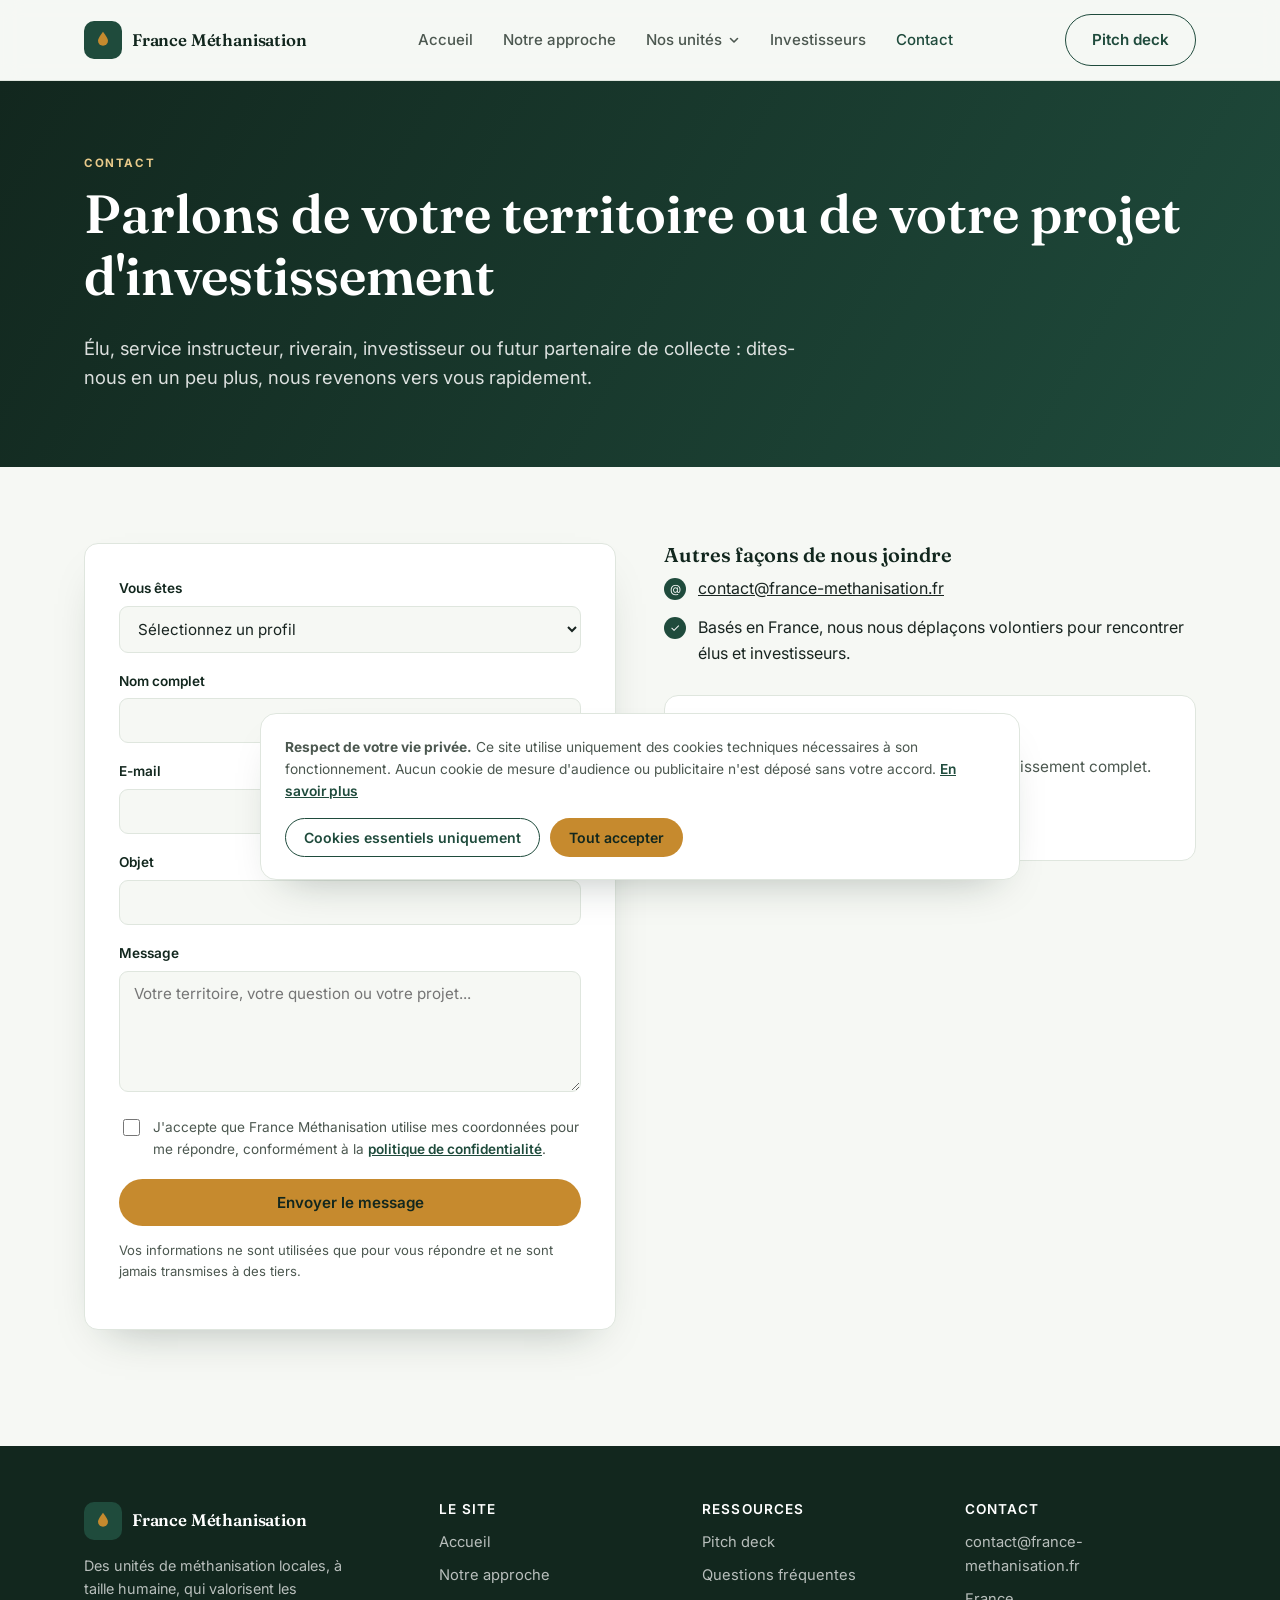
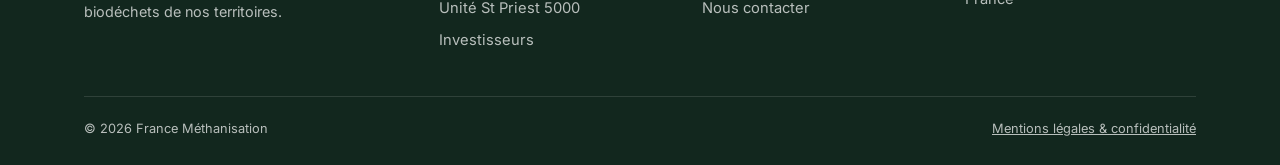
==== commit 44377baa: "Équipe dans Investisseurs avec panneau latéral, menus déroulants sur tous les onglets - Page Investi" ====
--- a/contact.html
+++ b/contact.html
@@ -23,8 +23,36 @@
     </a>
     <nav>
       <ul class="nav-links">
-        <li><a href="/">Accueil</a></li>
-        <li><a href="/notre-approche">Notre approche</a></li>
+        <li class="has-dropdown">
+          <a href="/">Accueil</a>
+          <div class="dropdown">
+            <a class="dropdown-panel dropdown-panel--link" href="/" tabindex="-1">
+              <div class="dropdown-list">
+                <strong class="dropdown-title">Accueil</strong>
+                <p class="dropdown-text">Des unités de méthanisation locales, conçues, installées et exploitées par France Méthanisation.</p>
+                <span class="dropdown-cta">Découvrir la page <span aria-hidden="true">→</span></span>
+              </div>
+              <div class="dropdown-media">
+                <img src="/assets/img/unite-rendu-3d-small.jpg" alt="" loading="lazy" width="800" height="511">
+              </div>
+            </a>
+          </div>
+        </li>
+        <li class="has-dropdown">
+          <a href="/notre-approche">Notre approche</a>
+          <div class="dropdown">
+            <a class="dropdown-panel dropdown-panel--link" href="/notre-approche" tabindex="-1">
+              <div class="dropdown-list">
+                <strong class="dropdown-title">Notre approche</strong>
+                <p class="dropdown-text">Pourquoi des unités à taille humaine : sécurité, absence de nuisances et ancrage dans le territoire.</p>
+                <span class="dropdown-cta">Découvrir la page <span aria-hidden="true">→</span></span>
+              </div>
+              <div class="dropdown-media">
+                <img src="/assets/img/nav-approche.jpg" alt="" loading="lazy" width="800" height="511">
+              </div>
+            </a>
+          </div>
+        </li>
         <li class="has-dropdown">
           <button type="button" class="nav-dropdown-toggle" aria-expanded="false" aria-haspopup="true">Nos unités<svg viewBox="0 0 12 12" aria-hidden="true"><path d="M2.5 4.5 6 8l3.5-3.5" fill="none" stroke="currentColor" stroke-width="1.6" stroke-linecap="round" stroke-linejoin="round"/></svg></button>
           <div class="dropdown">
@@ -43,9 +71,36 @@
             </div>
           </div>
         </li>
-        <li><a href="/investisseurs">Investisseurs</a></li>
-        <li><a href="/equipe">L'équipe</a></li>
-        <li><a href="/contact" class="active">Contact</a></li>
+        <li class="has-dropdown">
+          <a href="/investisseurs">Investisseurs</a>
+          <div class="dropdown">
+            <a class="dropdown-panel dropdown-panel--link" href="/investisseurs" tabindex="-1">
+              <div class="dropdown-list">
+                <strong class="dropdown-title">Investisseurs</strong>
+                <p class="dropdown-text">Marché, modèle économique, trajectoire et équipe : tout pour rejoindre l'aventure.</p>
+                <span class="dropdown-cta">Découvrir la page <span aria-hidden="true">→</span></span>
+              </div>
+              <div class="dropdown-media">
+                <img src="/assets/img/nav-investisseurs.jpg" alt="" loading="lazy" width="800" height="511">
+              </div>
+            </a>
+          </div>
+        </li>
+        <li class="has-dropdown">
+          <a href="/contact" class="active">Contact</a>
+          <div class="dropdown">
+            <a class="dropdown-panel dropdown-panel--link" href="/contact" tabindex="-1">
+              <div class="dropdown-list">
+                <strong class="dropdown-title">Contact</strong>
+                <p class="dropdown-text">Élus, riverains, investisseurs ou partenaires : posez-nous vos questions.</p>
+                <span class="dropdown-cta">Découvrir la page <span aria-hidden="true">→</span></span>
+              </div>
+              <div class="dropdown-media">
+                <img src="/assets/img/nav-contact.jpg" alt="" loading="lazy" width="800" height="511">
+              </div>
+            </a>
+          </div>
+        </li>
       </ul>
     </nav>
     <div class="nav-cta">
@@ -91,6 +146,10 @@
             <input type="email" id="c-email" name="email" required autocomplete="email">
           </div>
           <div class="field">
+            <label for="c-objet">Objet</label>
+            <input type="text" id="c-objet" name="objet" autocomplete="off">
+          </div>
+          <div class="field">
             <label for="c-message">Message</label>
             <textarea id="c-message" name="message" rows="5" required placeholder="Votre territoire, votre question ou votre projet..."></textarea>
           </div>
--- a/assets/css/style.css
+++ b/assets/css/style.css
@@ -1089,3 +1089,140 @@
 .fm-pin svg { width: 40px; height: 52px; filter: drop-shadow(0 4px 6px rgba(0,0,0,0.35)); }
 .leaflet-popup-content { font-family: "Inter", sans-serif; font-size: 0.92rem; line-height: 1.45; margin: 14px 18px; }
 .leaflet-popup-content strong { font-family: "Fraunces", serif; font-size: 1.05rem; color: var(--forest-dark); }
+
+/* ---------------- Menus déroulants des onglets simples ---------------- */
+
+.site-header .nav-links a.dropdown-panel--link {
+  color: var(--ink);
+  font-size: inherit;
+  font-weight: 400;
+  text-decoration: none;
+  cursor: pointer;
+}
+.dropdown-panel--link .dropdown-list { justify-content: center; gap: 10px; border-left: 0; }
+.dropdown-title {
+  display: block;
+  font-family: "Fraunces", serif;
+  font-size: 1.45rem;
+  line-height: 1.15;
+  color: var(--forest-dark);
+  padding-left: 16px;
+  border-left: 3px solid var(--amber);
+  transition: color 0.15s ease;
+}
+.dropdown-text { margin: 0; padding-left: 19px; font-size: 0.92rem; color: var(--ink-soft); }
+.dropdown-cta {
+  padding-left: 19px;
+  margin-top: 4px;
+  font-size: 0.86rem;
+  font-weight: 600;
+  color: var(--forest);
+}
+.dropdown-cta span { display: inline-block; transition: transform 0.15s ease; }
+.dropdown-panel--link:hover .dropdown-title { color: var(--amber-dark); }
+.dropdown-panel--link:hover .dropdown-cta span { transform: translateX(4px); }
+
+@media (max-width: 860px) {
+  .has-dropdown > .dropdown:has(.dropdown-panel--link) { display: none !important; }
+}
+
+/* ---------------- Équipe : lien et panneau latéral ---------------- */
+
+.team-card { display: flex; flex-direction: column; }
+.team-body { flex: 1; display: flex; flex-direction: column; }
+.team-more {
+  margin-top: auto;
+  align-self: center;
+  background: none;
+  border: 0;
+  font: inherit;
+  font-size: 0.88rem;
+  font-weight: 600;
+  cursor: pointer;
+}
+
+html.no-scroll { overflow: hidden; }
+
+.side-overlay {
+  position: fixed;
+  inset: 0;
+  z-index: 300;
+  background: rgba(15, 31, 24, 0.55);
+  opacity: 0;
+  visibility: hidden;
+  transition: opacity 0.3s ease, visibility 0s linear 0.3s;
+}
+.side-overlay.is-open { opacity: 1; visibility: visible; transition: opacity 0.3s ease; }
+
+.side-panel {
+  position: fixed;
+  top: 0;
+  right: 0;
+  bottom: 0;
+  z-index: 310;
+  width: min(620px, 100%);
+  display: flex;
+  flex-direction: column;
+  background: var(--white);
+  box-shadow: -30px 0 60px -30px rgba(0, 0, 0, 0.45);
+  transform: translateX(100%);
+  visibility: hidden;
+  transition: transform 0.38s cubic-bezier(0.22, 0.8, 0.3, 1), visibility 0s linear 0.38s;
+}
+.side-panel.is-open {
+  transform: none;
+  visibility: visible;
+  transition: transform 0.38s cubic-bezier(0.22, 0.8, 0.3, 1);
+}
+.side-panel-close {
+  display: inline-flex;
+  align-items: center;
+  gap: 12px;
+  align-self: flex-start;
+  margin: 26px 40px 10px;
+  padding: 0;
+  background: none;
+  border: 0;
+  font: inherit;
+  font-size: 0.95rem;
+  color: var(--ink-soft);
+  cursor: pointer;
+}
+.side-panel-close span {
+  width: 30px;
+  height: 30px;
+  border-radius: 999px;
+  border: 1.5px solid currentColor;
+  display: inline-flex;
+  align-items: center;
+  justify-content: center;
+  font-size: 0.8rem;
+}
+.side-panel-close:hover { color: var(--forest-dark); }
+.side-panel-body { flex: 1; overflow-y: auto; padding: 14px 40px 28px; }
+.side-panel-footer { padding: 20px 40px 26px; border-top: 1px solid var(--line); }
+.side-panel-footer .btn { width: 100%; justify-content: center; }
+
+.member-head { display: flex; align-items: center; gap: 22px; margin-bottom: 24px; }
+.member-head img {
+  width: 120px;
+  height: 120px;
+  flex-shrink: 0;
+  border-radius: 999px;
+  object-fit: cover;
+  object-position: top center;
+  background: var(--paper-deep);
+}
+.member-head h3 { font-size: 1.6rem; margin-bottom: 4px; }
+.member-head .team-role { margin: 0; }
+.member-list { margin: 0; padding-left: 20px; color: var(--ink-soft); font-size: 0.95rem; }
+.member-list li { margin-bottom: 8px; }
+
+@media (max-width: 560px) {
+  .side-panel-close { margin: 20px 22px 6px; }
+  .side-panel-body { padding: 10px 22px 22px; }
+  .side-panel-footer { padding: 16px 22px 20px; }
+  .member-head { gap: 16px; }
+  .member-head img { width: 84px; height: 84px; }
+  .member-head h3 { font-size: 1.3rem; }
+}
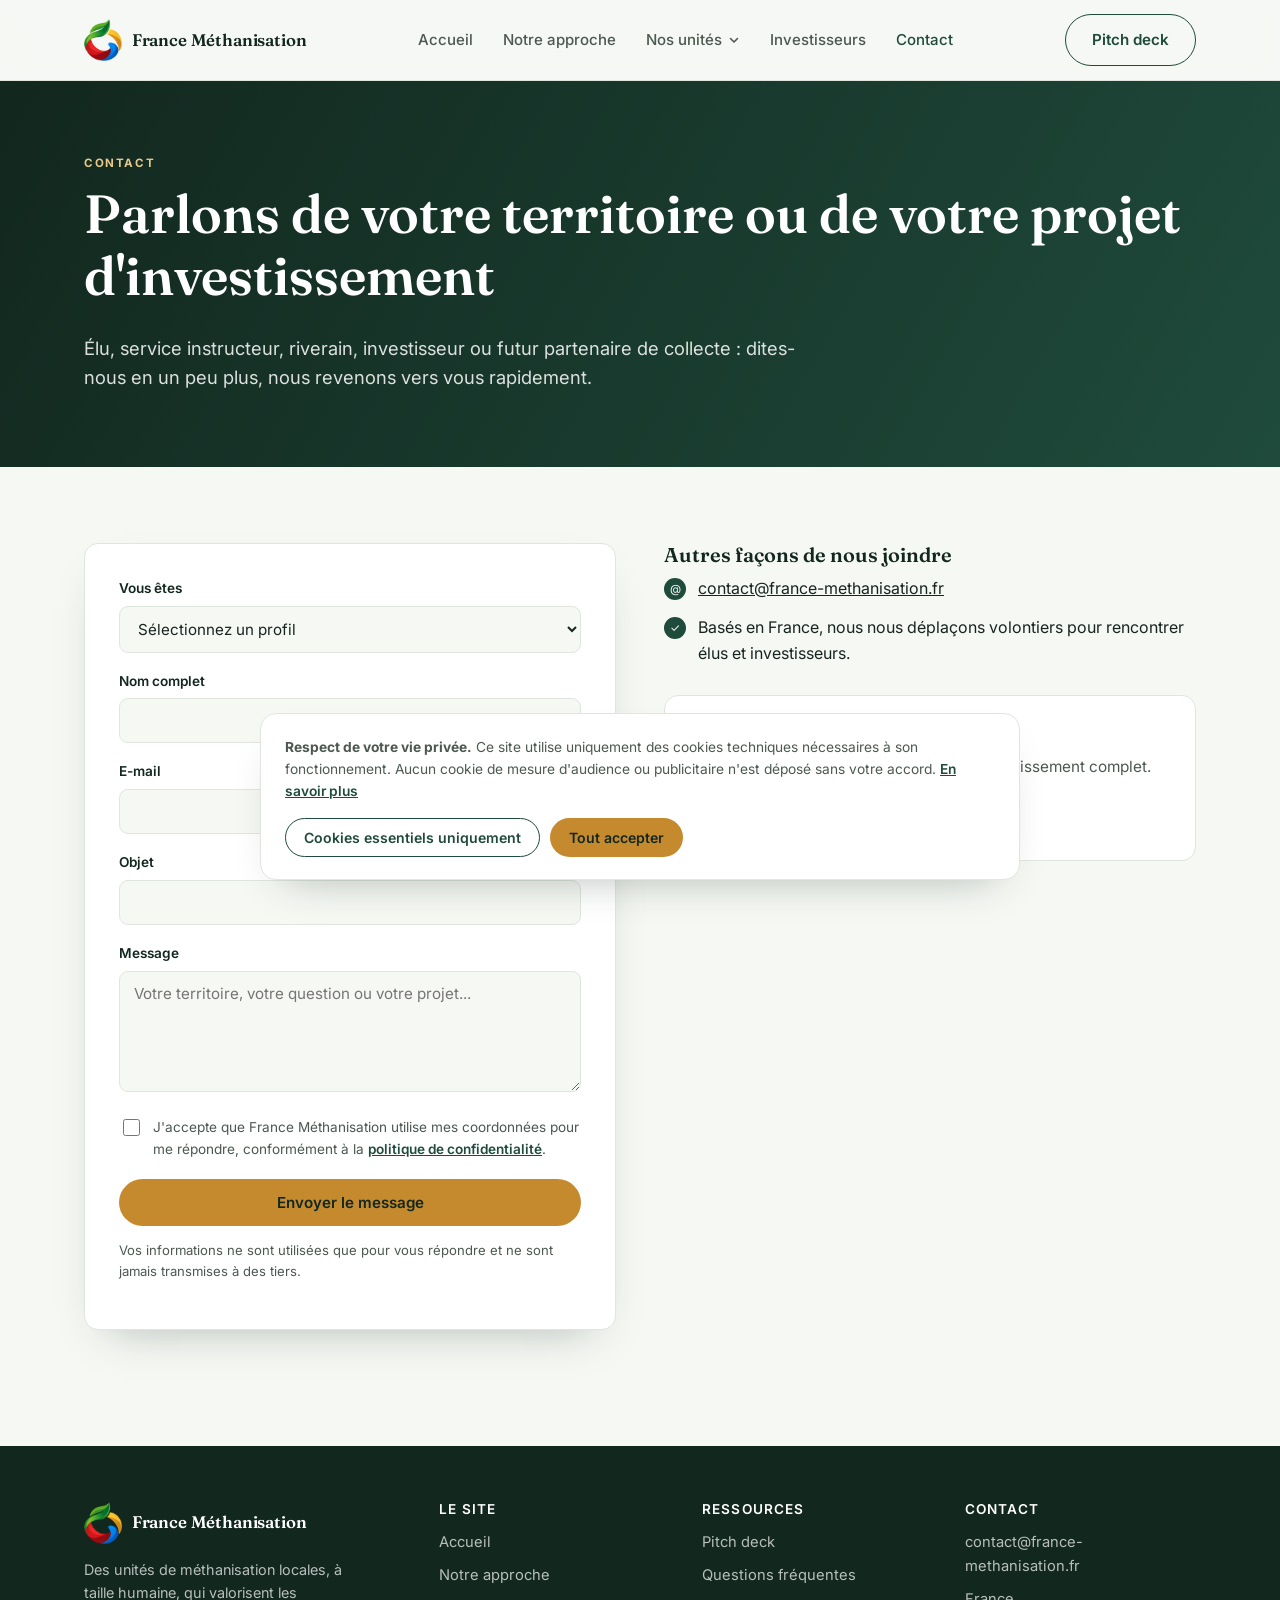
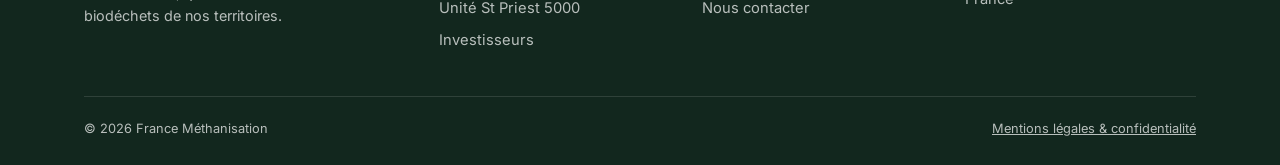
==== commit 66c81f3b: "Nouveau logo France Méthanisation (fond transparent) et favicon - Logo détouré (fond blanc supprimé," ====
--- a/contact.html
+++ b/contact.html
@@ -5,8 +5,9 @@
 <meta name="viewport" content="width=device-width, initial-scale=1">
 <title>Contact — France Méthanisation</title>
 <meta name="description" content="Contactez France Méthanisation : élus, riverains, investisseurs ou partenaires, notre équipe vous répond.">
-<link rel="icon" href="/assets/img/favicon.svg" type="image/svg+xml">
 <link rel="icon" href="/assets/img/favicon-32.png" sizes="32x32" type="image/png">
+<link rel="icon" href="/assets/img/favicon-192.png" sizes="192x192" type="image/png">
+<link rel="apple-touch-icon" href="/assets/img/apple-touch-icon.png">
 <link rel="shortcut icon" href="/favicon.ico">
 <link rel="preconnect" href="https://fonts.googleapis.com">
 <link rel="preconnect" href="https://fonts.gstatic.com" crossorigin>
@@ -18,7 +19,7 @@
 <header class="site-header">
   <div class="container nav">
     <a href="/" class="brand">
-      <span class="brand-mark"><svg viewBox="0 0 24 24" width="20" height="20" aria-hidden="true"><path d="M12 2c-4 5.5-6 8.8-6 11a6 6 0 0 0 12 0c0-2.2-2-5.5-6-11z" fill="var(--amber)"/></svg></span>
+      <img class="brand-logo" src="/assets/img/logo.png" alt="" width="38" height="42">
       <span class="brand-name">France Méthanisation</span>
     </a>
     <nav>
--- a/assets/css/style.css
+++ b/assets/css/style.css
@@ -192,14 +192,10 @@
   text-decoration: none;
 }
 
-.brand-mark {
-  width: 38px;
-  height: 38px;
-  border-radius: 10px;
-  background: var(--forest);
-  display: flex;
-  align-items: center;
-  justify-content: center;
+.brand-logo {
+  height: 42px;
+  width: auto;
+  display: block;
   flex-shrink: 0;
 }
 
@@ -250,7 +246,7 @@
 @media (max-width: 860px) {
   .nav-links {
     position: fixed;
-    top: 68px;
+    top: 71px;
     left: 0;
     right: 0;
     background: var(--paper);
@@ -1047,31 +1043,7 @@
 }
 .step-link span { display: inline-block; transition: transform 0.15s ease; }
 .step-link:hover { color: var(--amber-dark); }
-.step-link:hover span, .unit-card:hover .step-link span { transform: translateX(4px); }
-
-.unit-card {
-  display: grid;
-  grid-template-columns: 1fr 1.1fr;
-  background: var(--white);
-  border: 1px solid var(--line);
-  border-radius: var(--radius);
-  overflow: hidden;
-  text-decoration: none;
-  color: inherit;
-  box-shadow: var(--shadow);
-  transition: transform 0.2s ease;
-}
-.unit-card:hover { transform: translateY(-3px); }
-.unit-card img { width: 100%; height: 100%; min-height: 260px; object-fit: cover; }
-.unit-card-body { padding: 34px 36px; display: flex; flex-direction: column; justify-content: center; }
-.unit-card-body h3 { font-size: 1.5rem; margin-bottom: 0.4em; }
-.unit-card-body p { color: var(--ink-soft); }
-.unit-card-body .step-link { margin-top: 6px; padding-top: 0; }
-@media (max-width: 760px) {
-  .unit-card { grid-template-columns: 1fr; }
-  .unit-card img { min-height: 200px; max-height: 260px; }
-  .unit-card-body { padding: 26px 24px; }
-}
+.step-link:hover span { transform: translateX(4px); }
 
 /* ---------------- Carte de l'unité ---------------- */
 
@@ -1226,3 +1198,81 @@
   .member-head img { width: 84px; height: 84px; }
   .member-head h3 { font-size: 1.3rem; }
 }
+
+/* ---------------- Bandeau avec photo & agrandissement ---------------- */
+
+.page-hero--photo {
+  background-image:
+    linear-gradient(105deg, rgba(18,39,30,0.94) 0%, rgba(24,58,45,0.86) 45%, rgba(31,75,60,0.58) 100%),
+    url('../img/unite-rendu-3d.png');
+  background-size: cover;
+  background-position: center;
+}
+
+.zoomable { cursor: zoom-in; transition: transform 0.2s ease; }
+.zoomable:hover { transform: scale(1.01); }
+.zoomable:focus-visible { outline: 3px solid var(--amber); outline-offset: 4px; }
+
+.lightbox {
+  position: fixed;
+  inset: 0;
+  z-index: 400;
+  display: flex;
+  align-items: center;
+  justify-content: center;
+  padding: 24px;
+  background: rgba(10, 20, 15, 0.93);
+  opacity: 0;
+  visibility: hidden;
+  transition: opacity 0.25s ease, visibility 0s linear 0.25s;
+}
+.lightbox.is-open { opacity: 1; visibility: visible; transition: opacity 0.25s ease; }
+.lightbox-figure { margin: 0; max-width: 100%; text-align: center; }
+.lightbox-figure img {
+  max-width: min(1500px, 94vw);
+  max-height: 82vh;
+  width: auto;
+  height: auto;
+  margin: 0 auto;
+  border-radius: 12px;
+  box-shadow: 0 30px 80px -20px rgba(0, 0, 0, 0.6);
+}
+.lightbox-figure figcaption { margin-top: 14px; color: rgba(255,255,255,0.75); font-size: 0.9rem; }
+.lightbox-figure figcaption:empty { display: none; }
+.lightbox-close {
+  position: absolute;
+  top: 20px;
+  right: 24px;
+  width: 44px;
+  height: 44px;
+  border-radius: 999px;
+  border: 1.5px solid rgba(255,255,255,0.6);
+  background: rgba(255,255,255,0.08);
+  color: #fff;
+  font-size: 1rem;
+  cursor: pointer;
+}
+.lightbox-close:hover { background: rgba(255,255,255,0.2); }
+
+/* ---------------- Carte de France des unités ---------------- */
+
+.france-map {
+  position: relative;
+  isolation: isolate;
+  height: 540px;
+  border-radius: var(--radius);
+  overflow: hidden;
+  border: 1px solid var(--line);
+  box-shadow: var(--shadow);
+  background: var(--paper-deep);
+}
+@media (max-width: 620px) { .france-map { height: 420px; } }
+
+.fm-popup { display: flex; flex-direction: column; gap: 4px; min-width: 210px; }
+.fm-popup span { color: var(--ink-soft); }
+.fm-popup dl { margin: 8px 0 4px; display: grid; gap: 2px; }
+.fm-popup dl div { display: flex; justify-content: space-between; gap: 16px; }
+.fm-popup dt { color: var(--ink-soft); }
+.fm-popup dd { margin: 0; font-weight: 600; }
+.leaflet-container .fm-popup a { margin-top: 6px; font-weight: 600; color: var(--forest); text-decoration: none; }
+.leaflet-container .fm-popup a:hover { color: var(--amber-dark); }
